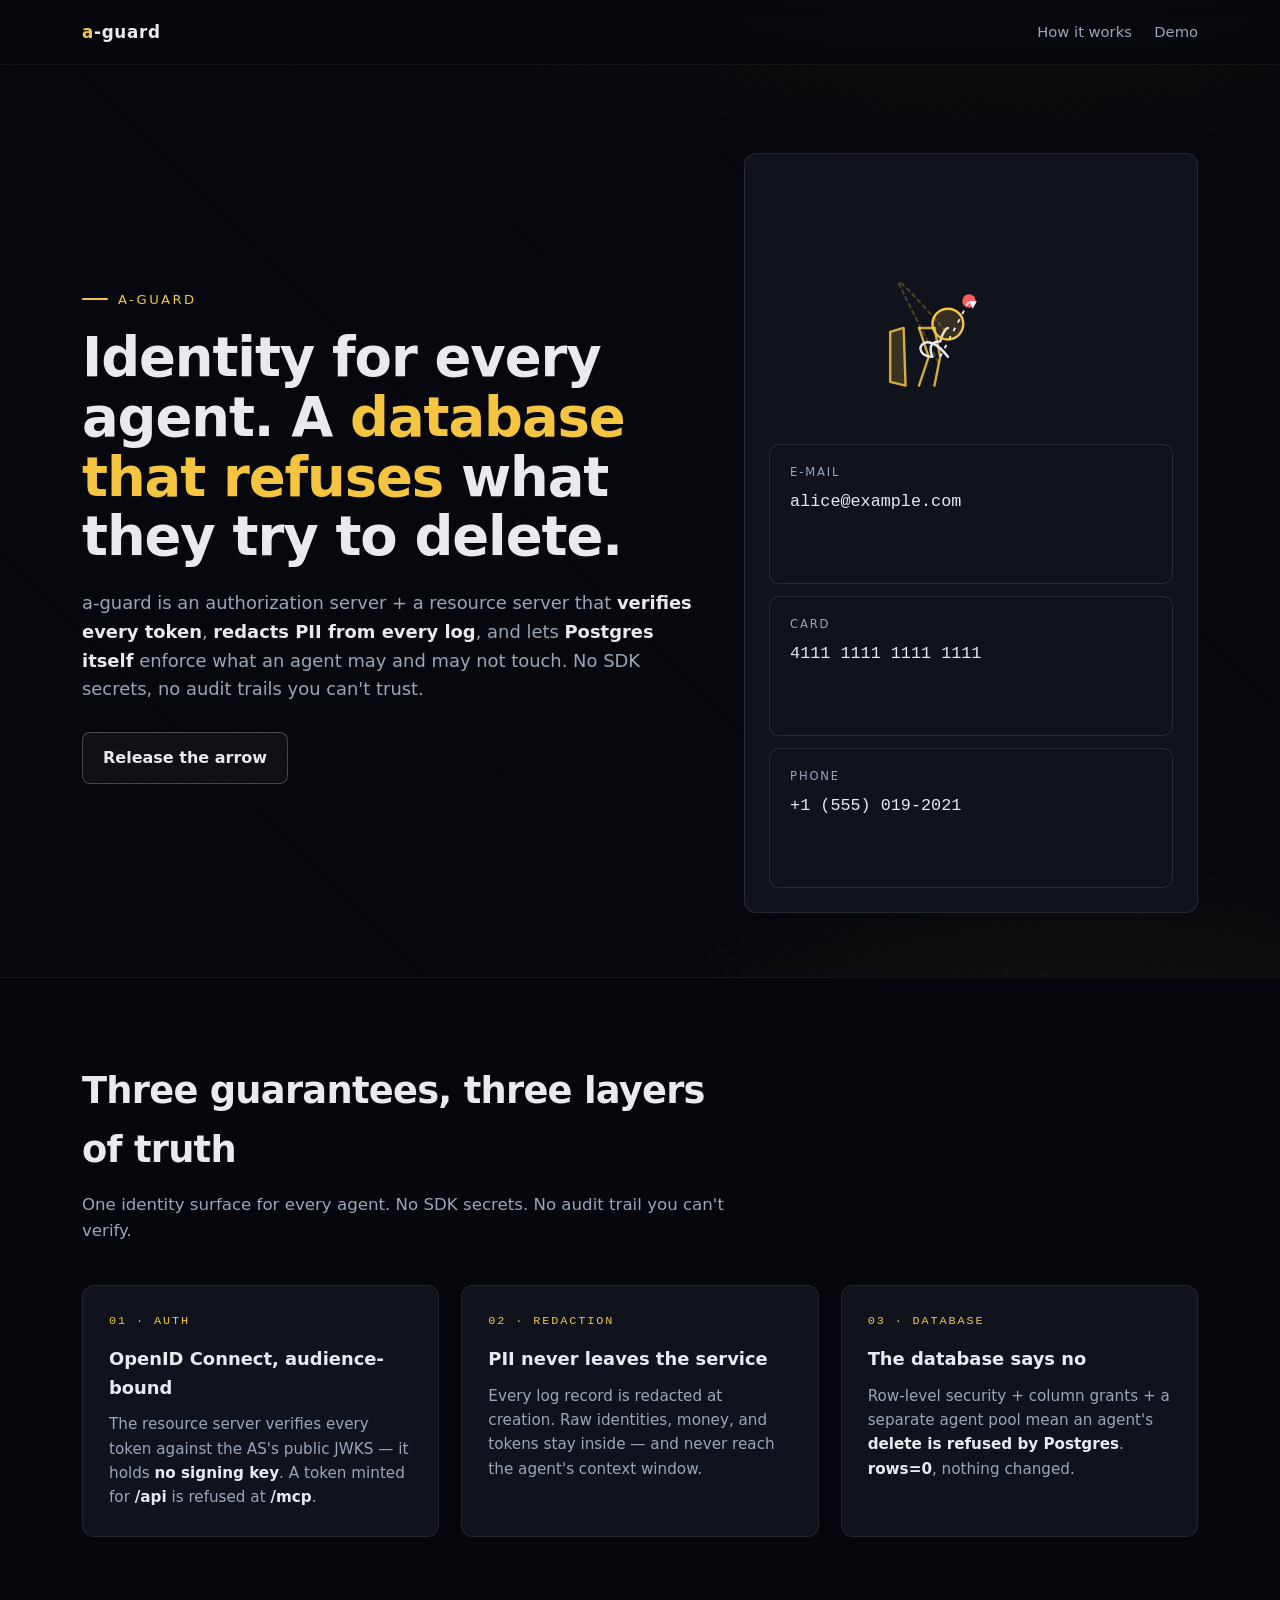
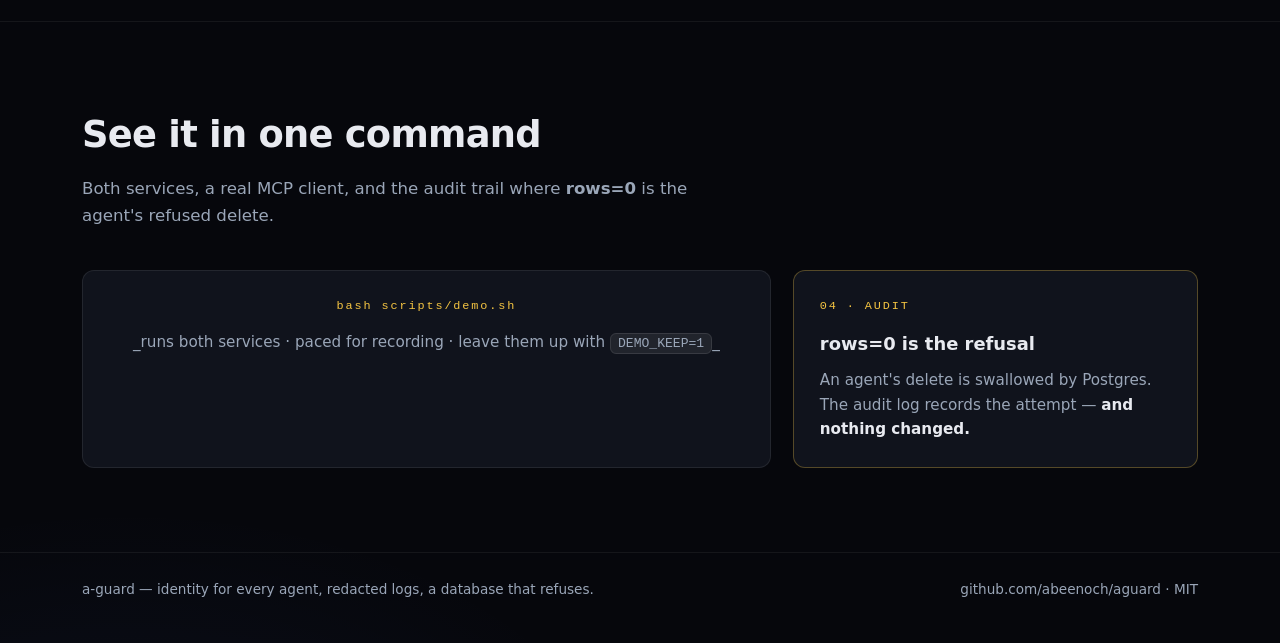
==== web/index.html @ aeb4c014 "Split the MCP resource server into its own service; demo + public site - authorization server (8080)" ====
<!doctype html>
<html lang="en">
<head>
  <meta charset="utf-8">
  <meta name="viewport" content="width=device-width, initial-scale=1">
  <title>a-guard — identity, redacted logs, a database that refuses the agent</title>
  <meta name="description" content="A-guard gives an MCP resource server a real authorization server, redacts PII out of every log, and lets Postgres refuse what an agent tries to destroy.">
  <style>
    :root {
      --bg: #06070c; --bg2: #0b0d14; --panel: #10131c;
      --ink: #e8eaf0; --muted: #9aa6b8;
      --gold: #f5c542; --red: #ff5c5c; --red-dist: rgba(255,92,92,.35);
      --sing: rgba(245,197,66,.85);
      --serif: "Inter","SF Pro Display",system-ui,-apple-system,sans-serif;
      --mono: ui-monospace,"SF Mono","Cascadia Code","Roboto Mono",monospace;
    }
    *{box-sizing:border-box}
    html,body{margin:0;padding:0}
    body{
      background:
        radial-gradient(1200px 700px at 78% -10%, rgba(245,197,66,.06), transparent 60%),
        radial-gradient(900px 600px at 10% 110%, rgba(90,130,255,.07), transparent 60%),
        var(--bg);
      color:var(--ink); font-family:var(--serif); line-height:1.6; min-height:100vh; -webkit-font-smoothing:antialiased;
    }
    .wrap{max-width:1180px;margin:0 auto;padding:0 32px}
    .site-header{position:sticky;top:0;z-index:20;backdrop-filter:blur(10px);background:rgba(6,7,12,.72);border-bottom:1px solid rgba(255,255,255,.06)}
    .site-header .wrap{display:flex;align-items:center;justify-content:space-between;height:64px}
    .brand{font-weight:700;letter-spacing:.04em;color:var(--gold);text-decoration:none;font-size:1.05rem}
    .brand span{color:var(--ink)}
    nav a{color:var(--muted);text-decoration:none;margin-left:1.4rem;font-size:.92rem;transition:color .2s}
    nav a:hover{color:var(--ink)}

    .hero{position:relative;padding:88px 0 64px;overflow:hidden}
    .hero::before{content:"";position:absolute;inset:0;pointer-events:none;background:
        radial-gradient(900px 500px at 85% 120%, rgba(245,197,66,.10), transparent 60%),
        repeating-linear-gradient(45deg, rgba(255,255,255,.012) 0, rgba(255,255,255,.012) 1px, transparent 1px, transparent 3px)}
    .hero .wrap{display:grid;grid-template-columns:1.15fr .85fr;gap:48px;align-items:center;position:relative;z-index:2}
    .eyebrow{display:inline-flex;align-items:center;gap:10px;font-size:.82rem;letter-spacing:.18em;text-transform:uppercase;color:var(--gold);margin-bottom:18px}
    .eyebrow::before{content:"";width:26px;height:2px;background:var(--gold);border-radius:2px}
    h1{font-size:clamp(2rem,4.4vw,3.4rem);line-height:1.1;letter-spacing:-.02em;margin:0 0 22px;max-width:16ch}
    h1 .accent{color:var(--gold)}
    .lede{font-size:1.12rem;color:var(--muted);max-width:54ch;line-height:1.6;margin-bottom:28px}
    .lede b{color:var(--ink)}
    .ghost-btn{appearance:none;border:1px solid rgba(255,255,255,.22);background:rgba(255,255,255,.04);color:var(--ink);padding:12px 20px;border-radius:8px;cursor:pointer;font:inherit;font-weight:600;transition:background .2s,border-color .2s,transform .1s}
    .ghost-btn:hover{background:rgba(255,255,255,.09);border-color:rgba(255,255,255,.35)}
    .ghost-btn:active{transform:translateY(1px)}

    .pii-card{background:var(--panel);border:1px solid rgba(255,255,255,.10);border-radius:10px;padding:18px 20px;position:relative;overflow:hidden;min-height:140px}
    .pii-card .label{font-size:.72rem;letter-spacing:.16em;text-transform:uppercase;color:var(--muted);margin-bottom:8px}
    .pii-card .value{font-family:var(--mono);font-size:1.05rem;color:var(--ink);word-break:break-all}
    .pii-card .redacted{color:var(--muted);position:absolute;inset:0;display:flex;align-items:center;justify-content:center;font-size:1.6rem;font-weight:700;text-align:center;padding:0 14px;opacity:0;transform:scale(.96);pointer-events:none;transition:opacity .5s,transform .5s}
    .pii-card .redacted.show{opacity:1;transform:scale(1)}
    .audit-row{font-family:var(--mono);font-size:.74rem;color:var(--muted);padding:8px 0;border-bottom:1px solid rgba(255,255,255,.05)}
    .audit-row b{color:var(--red)}
    .audit-strip{margin-top:14px;display:none}
    .audit-strip.show{display:block}

    /* --- shared section chrome --- */
    section:not(.hero){padding:84px 0;border-top:1px solid rgba(255,255,255,.06)}
    .section-head{max-width:660px;margin-bottom:40px}
    .section-head h2{font-size:clamp(1.6rem,3vw,2.3rem);letter-spacing:-.02em;margin:0 0 12px}
    .section-head p{color:var(--muted);font-size:1.04rem;margin:0}
    .grid{display:grid;grid-template-columns:repeat(3,1fr);gap:22px}
    #demo .grid{grid-template-columns:1.7fr 1fr}
    .feat{background:var(--panel);border:1px solid rgba(255,255,255,.08);border-radius:12px;padding:26px}
    .feat .num{font-family:var(--mono);font-size:.74rem;letter-spacing:.16em;color:var(--gold);margin-bottom:14px}
    .feat h3{font-size:1.12rem;margin:0 0 10px}
    .feat p{color:var(--muted);font-size:.95rem;margin:0}
    .feat b{color:var(--ink)}
    code{font-family:var(--mono);background:rgba(255,255,255,.07);border:1px solid rgba(255,255,255,.1);padding:2px 7px;border-radius:6px;font-size:.86em}

    /* --- cupid illustration (SVG groups are placed with CSS transforms) --- */
    .cupid-wrap{align-self:center}
    .cupid{background:var(--panel);border:1px solid rgba(255,255,255,.09);border-radius:12px;padding:22px 24px 24px}
    .cupid svg{display:block;width:100%;height:auto;overflow:visible}
    .cupid .bow,.cupid .body{transform:translate(186px,188px)}
    .cupid .wing{transform:translate(96px,44px);fill:none;stroke:rgba(245,197,66,.55);stroke-width:2;stroke-linecap:round}
    .cupid .bow path{fill:none;stroke:rgba(245,197,66,.85);stroke-width:2.5;stroke-linejoin:round;stroke-linecap:round}
    .cupid .bow path:first-child{fill:rgba(245,197,66,.18)}
    .cupid .arrow{stroke:var(--ink);stroke-width:2}
    .cupid .body path{fill:none;stroke:var(--ink);stroke-width:2.5;stroke-linecap:round;stroke-linejoin:round}
    .cupid .head{fill:rgba(245,197,66,.16);stroke:var(--gold);stroke-width:2.5}
    .aim-dot{fill:var(--red);transform-box:fill-box;transform-origin:center}
    .pii-cards{display:grid;gap:12px;margin-top:18px}
    .pii-card.hit{border-color:var(--red-dist)}
    @keyframes arrow-flight{from{transform:translate(0,0);opacity:1}to{transform:translate(150px,-72px);opacity:0}}
    .cupid.shooting .arrow,.cupid.shooting .bow polygon{animation:arrow-flight .5s cubic-bezier(.45,0,.9,.45) forwards}
    @keyframes aim-flash{0%{transform:scale(1)}45%{transform:scale(2.6)}100%{transform:scale(1)}}
    .cupid.shooting .aim-dot{animation:aim-flash .6s ease-out .25s}

    /* --- footer --- */
    .site-footer{border-top:1px solid rgba(255,255,255,.06);padding:26px 0 42px;color:var(--muted);font-size:.85rem}
    .site-footer .wrap{display:flex;justify-content:space-between;gap:16px;flex-wrap:wrap}
    .site-footer a{color:var(--muted);text-decoration:none}
    .site-footer a:hover{color:var(--ink)}

    @media (max-width:880px){
      .hero .wrap{grid-template-columns:1fr}
      .grid,#demo .grid{grid-template-columns:1fr}
      .wrap{padding:0 20px}
    }
  </style>
</head>
<body>
  <header class="site-header">
    <div class="wrap">
      <a class="brand" href="/">a<span>-guard</span></a>
      <nav><a href="#how">How it works</a><a href="#demo">Demo</a></nav>
    </div>
  </header>

  <main>
    <section class="hero">
      <div class="wrap">
        <div>
          <div class="eyebrow"><span>a-guard</span></div>
          <h1>Identity for every agent. A <span class="accent">database that refuses</span> what they try to delete.</h1>
          <p class="lede">
            a-guard is an authorization server + a resource server that <b>verifies every token</b>,
            <b>redacts PII from every log</b>, and lets <b>Postgres itself</b> enforce what an agent may
            and may not touch. No SDK secrets, no audit trails you can't trust.
          </p>
          <button class="ghost-btn" id="shoot">Release the arrow</button>
        </div>
        <div class="cupid-wrap">
          <div class="cupid">
            <svg viewBox="0 0 420 260" role="img" aria-label="a guard cupid drawing a bow at PII data">
              <circle class="aim-dot" cx="208" cy="130" r="7" pointer-events="none"/>
              <g class="bow">
                <path d="M-60,-26 L-46,-30 L-44,30 L-60,26 Z"/>
                <path d="M-30,-30 L-20,0 L-30,30"/>
                <path d="M-30,-30 L-14,-30"/>
                <path d="M-14,-30 L-8,0 L-14,30"/>
                <line class="arrow" x1="-8" y1="0" x2="22" y2="-58" style="stroke-dasharray:4 6;"/>
                <polygon points="22,-58 30,-58 26,-50" fill="#fff"/>
              </g>
              <g class="body">
                <path d="M0,0 C-26,-34 -40,0 -16,0 C-16,0 -24,-16 -8,-16 C-8,-16 -4,-30 0,-30"/>
                <circle class="head" cx="0" cy="-34" r="16"/>
              </g>
              <path class="wing" d="M80,150 C80,150 50,90 40,70 C30,50 90,120 90,120" stroke-dasharray="4 4" opacity=".5"/>
            </svg>
            <div class="pii-cards">
              <div class="pii-card" data-target="alice@example.com">
                <div class="label">e-mail</div><div class="value">alice@example.com</div>
                <div class="redacted">REDACTED</div>
              </div>
              <div class="pii-card" data-target="4111 1111 1111 1111">
                <div class="label">card</div><div class="value">4111 1111 1111 1111</div>
                <div class="redacted">REDACTED</div>
              </div>
              <div class="pii-card" data-target="+1 (555) 019-2021">
                <div class="label">phone</div><div class="value">+1 (555) 019-2021</div>
                <div class="redacted">REDACTED</div>
              </div>
            </div>
            <div class="audit-strip" aria-live="polite">
              <div class="audit-row">audit: pii email → <b>redacted</b> (log sink)</div>
              <div class="audit-row">audit: card number → <b>redacted</b> (log sink)</div>
              <div class="audit-row">audit: phone → <b>redacted</b> (log sink)</div>
            </div>
          </div>
        </div>
      </div>
    </section>

    <section id="how">
      <div class="wrap">
        <div class="section-head">
          <h2>Three guarantees, three layers of truth</h2>
          <p>One identity surface for every agent. No SDK secrets. No audit trail you can't verify.</p>
        </div>
        <div class="grid">
          <div class="feat">
            <div class="num">01 · AUTH</div>
            <h3>OpenID Connect, audience-bound</h3>
            <p>The resource server verifies every token against the AS's public JWKS — it holds <b>no signing key</b>. A token minted for <b>/api</b> is refused at <b>/mcp</b>.</p>
          </div>
          <div class="feat">
            <div class="num">02 · REDACTION</div>
            <h3>PII never leaves the service</h3>
            <p>Every log record is redacted at creation. Raw identities, money, and tokens stay inside — and never reach the agent's context window.</p>
          </div>
          <div class="feat">
            <div class="num">03 · DATABASE</div>
            <h3>The database says no</h3>
            <p>Row-level security + column grants + a separate agent pool mean an agent's <b>delete is refused by Postgres</b>. <b>rows=0</b>, nothing changed.</p>
          </div>
        </div>
      </div>
    </section>

    <section id="demo">
      <div class="wrap">
        <div class="section-head">
          <h2>See it in one command</h2>
          <p>Both services, a real MCP client, and the audit trail where <b>rows=0</b> is the agent's refused delete.</p>
        </div>
        <div class="grid">
          <div class="feat" style="text-align:center;">
            <div class="num" style="font-family:var(--mono);text-align:center;">bash scripts/demo.sh</div>
            <p style="text-align:center;">_runs both services · paced for recording · leave them up with <code>DEMO_KEEP=1</code>_</p>
          </div>
          <div class="feat" style="border-color:rgba(245,197,66,.3);">
            <div class="num">04 · AUDIT</div>
            <h3>rows=0 is the refusal</h3>
            <p>An agent's delete is swallowed by Postgres. The audit log records the attempt — <b>and nothing changed.</b></p>
          </div>
        </div>
      </div>
    </section>
  </main>

  <footer class="site-footer">
    <div class="wrap">
      <span>a-guard — identity for every agent, redacted logs, a database that refuses.</span>
      <span><a href="https://github.com/abeenoch/aguard">github.com/abeenoch/aguard</a> · MIT</span>
    </div>
  </footer>

  <script>
    (function () {
      var cupid = document.querySelector('.cupid');
      var btn = document.getElementById('shoot');
      var cards = Array.prototype.slice.call(document.querySelectorAll('.pii-card'));
      var strip = document.querySelector('.audit-strip');
      if (!cupid || !btn) return;

      var busy = false;
      function shoot() {
        if (busy) return;
        busy = true;
        cupid.classList.remove('shooting');
        void cupid.offsetWidth; // restart the CSS animations
        cupid.classList.add('shooting');

        cards.forEach(function (card, i) {
          setTimeout(function () {
            card.classList.add('hit');
            card.querySelector('.redacted').classList.add('show');
          }, 380 + i * 260);
        });

        setTimeout(function () {
          if (strip) strip.classList.add('show');
        }, 380 + cards.length * 260);

        setTimeout(function () {
          cupid.classList.remove('shooting');
          busy = false;
        }, 1800 + cards.length * 260);
      }

      btn.addEventListener('click', shoot);
    })();
  </script>
</body>
</html>
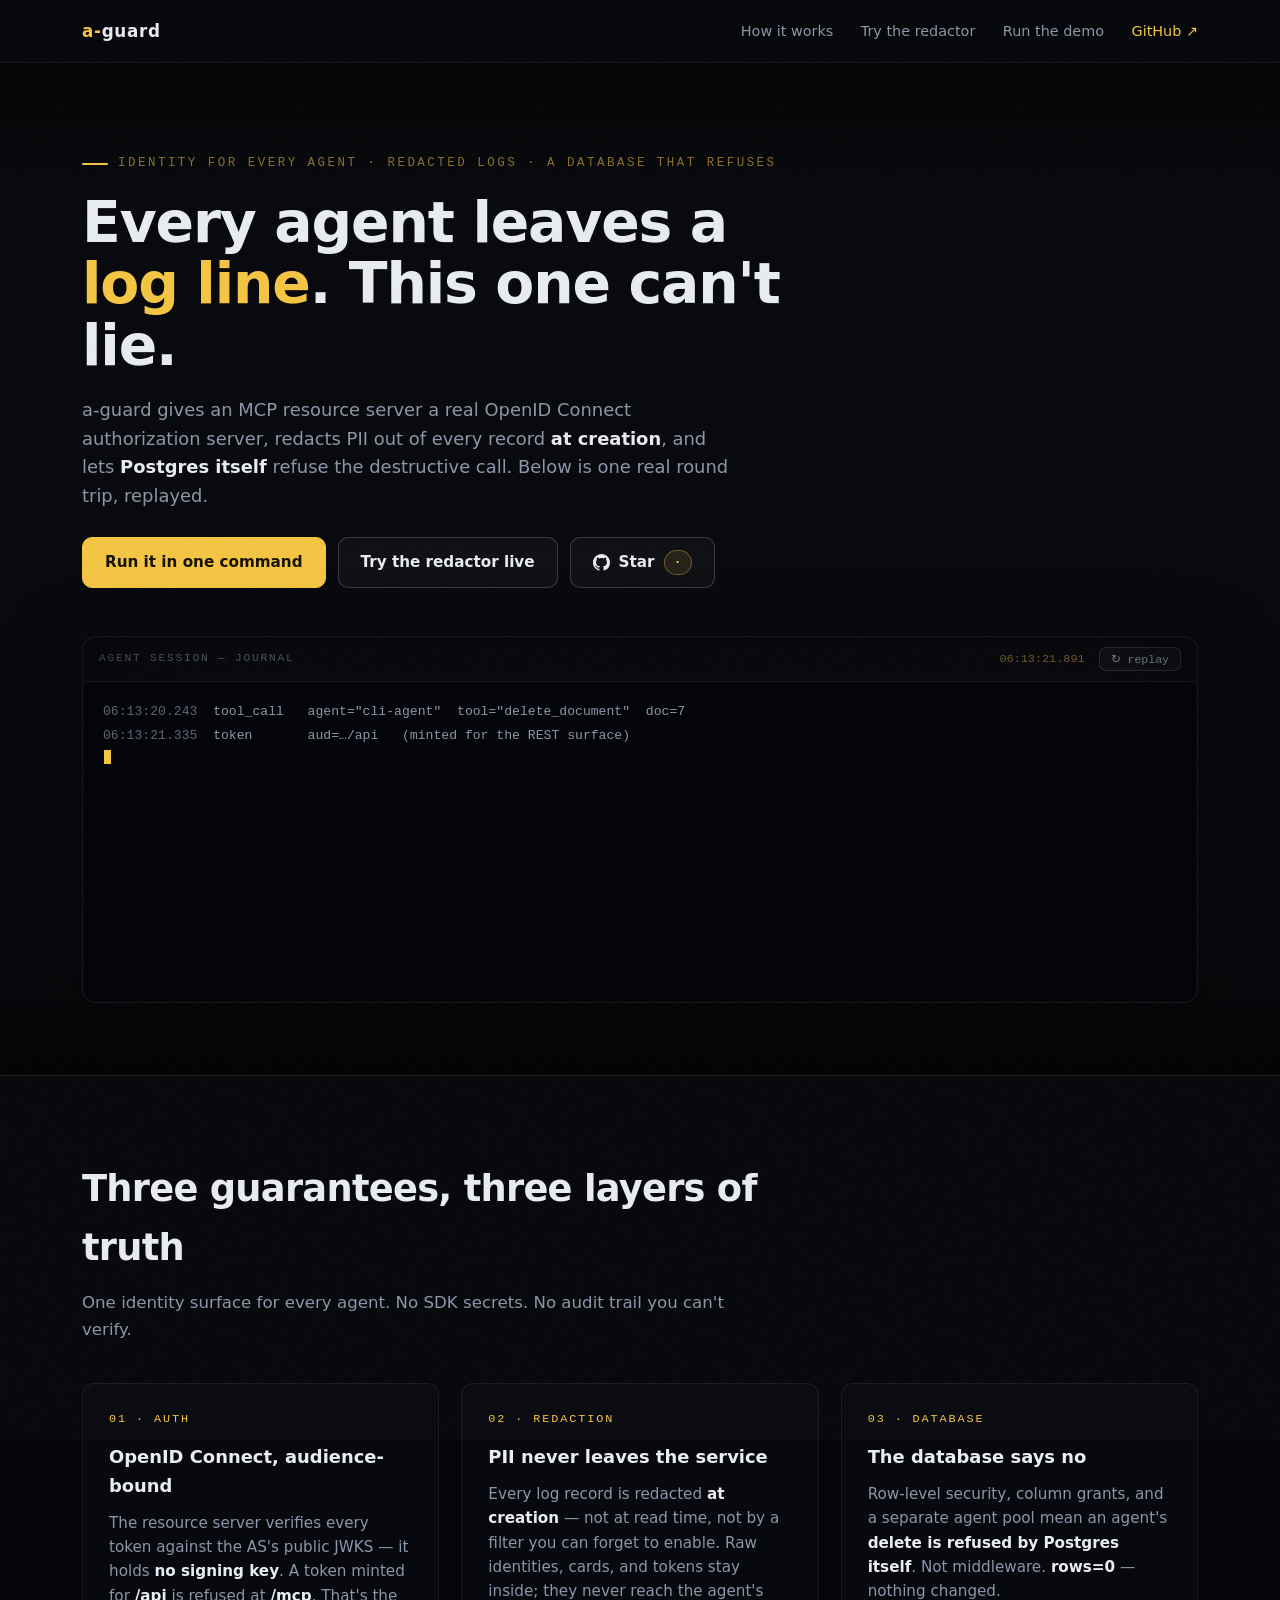
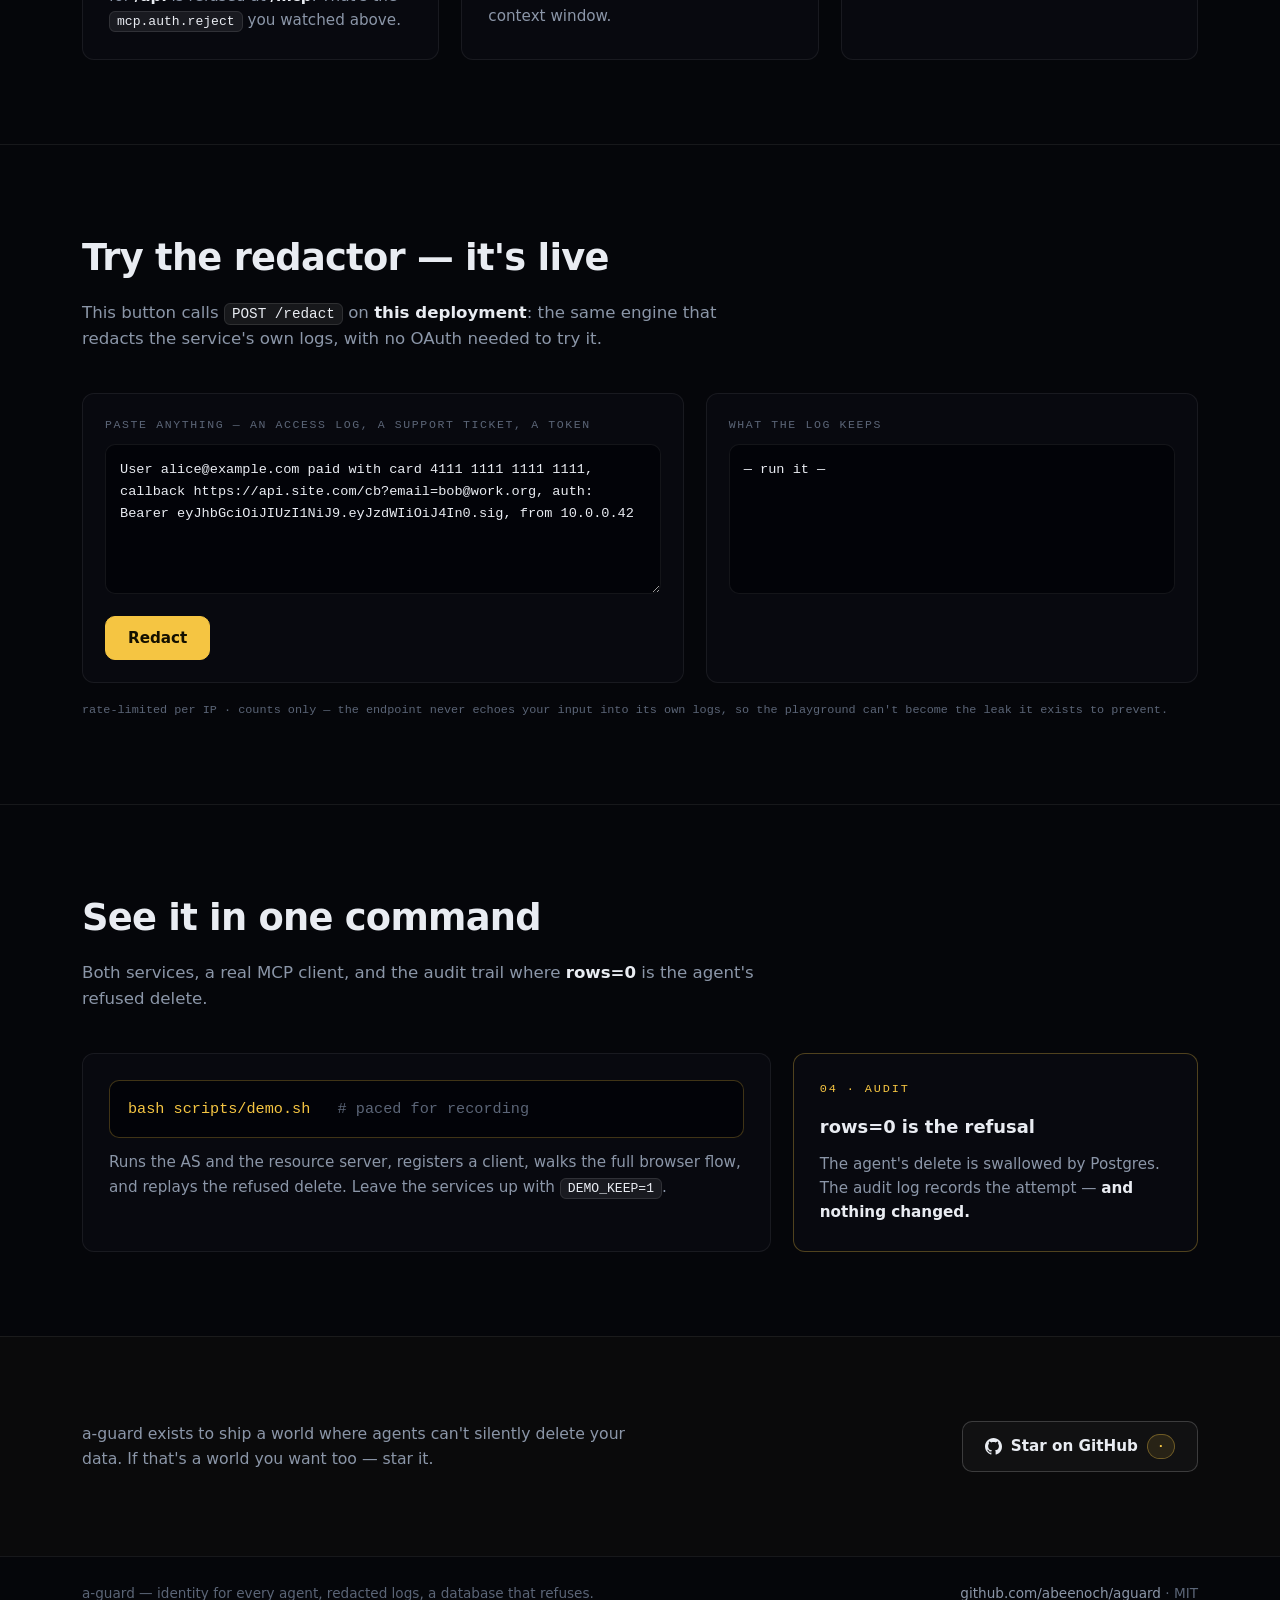
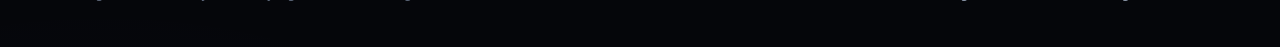
==== commit a3735f9e: "web: rebuild the homepage — the log line, played live The cupid hero had two JS bugs (the card mask " ====
--- a/web/index.html
+++ b/web/index.html
@@ -5,166 +5,187 @@
   <meta name="viewport" content="width=device-width, initial-scale=1">
   <title>a-guard — identity, redacted logs, a database that refuses the agent</title>
   <meta name="description" content="A-guard gives an MCP resource server a real authorization server, redacts PII out of every log, and lets Postgres refuse what an agent tries to destroy.">
+  <meta property="og:title" content="a-guard — identity, redacted logs, a database that refuses">
+  <meta property="og:description" content="One real round trip, replayed: wrong audience → 401 → re-mint → redacted log → the DELETE Postgres refuses. rows=0 is the refusal.">
+  <link rel="icon" href="data:image/svg+xml,%3Csvg xmlns='http://www.w3.org/2000/svg' viewBox='0 0 32 32'%3E%3Crect width='32' height='32' rx='7' fill='%2305060a'/%3E%3Cpath d='M16 7l8 3v6c0 5-3.4 8.2-8 9.4C11.4 24.2 8 21 8 16v-6z' fill='none' stroke='%23f5c542' stroke-width='2.4'/%3E%3Cpath d='M16 14v5' stroke='%23f5c542' stroke-width='2.4' stroke-linecap='round'/%3E%3C/svg%3E">
   <style>
     :root {
-      --bg: #06070c; --bg2: #0b0d14; --panel: #10131c;
-      --ink: #e8eaf0; --muted: #9aa6b8;
-      --gold: #f5c542; --red: #ff5c5c; --red-dist: rgba(255,92,92,.35);
-      --sing: rgba(245,197,66,.85);
-      --serif: "Inter","SF Pro Display",system-ui,-apple-system,sans-serif;
-      --mono: ui-monospace,"SF Mono","Cascadia Code","Roboto Mono",monospace;
+      --bg: #05060a; --bg2: #08090f; --screen: #020308;
+      --ink: #e9ecf2; --muted: #8b96a8; --faint: #5b6577;
+      --gold: #f5c542; --gold-dim: rgba(245,197,66,.55); --gold-glow: rgba(245,197,66,.14);
+      --red: #ff5c5c; --red-dist: rgba(255,92,92,.35);
+      --line: rgba(255,255,255,.07);
+      --mono: ui-monospace,"SF Mono","Cascadia Code","Roboto Mono",Menlo,monospace;
+      --sans: system-ui,-apple-system,"Segoe UI",Roboto,Inter,sans-serif;
     }
     *{box-sizing:border-box}
     html,body{margin:0;padding:0}
+    html{scroll-behavior:smooth}
     body{
       background:
-        radial-gradient(1200px 700px at 78% -10%, rgba(245,197,66,.06), transparent 60%),
-        radial-gradient(900px 600px at 10% 110%, rgba(90,130,255,.07), transparent 60%),
+        radial-gradient(1100px 600px at 80% -12%, rgba(245,197,66,.05), transparent 60%),
+        radial-gradient(800px 500px at 8% 108%, rgba(70,110,255,.05), transparent 60%),
         var(--bg);
-      color:var(--ink); font-family:var(--serif); line-height:1.6; min-height:100vh; -webkit-font-smoothing:antialiased;
+      color:var(--ink); font-family:var(--sans); line-height:1.6;
+      min-height:100vh; -webkit-font-smoothing:antialiased; overflow-x:hidden;
+    }
+    body::after{
+      content:""; position:fixed; inset:-60%; pointer-events:none; z-index:90; opacity:.045;
+      background-image:url("data:image/svg+xml,%3Csvg xmlns='http://www.w3.org/2000/svg' width='240' height='240'%3E%3Cfilter id='n'%3E%3CfeTurbulence type='fractalNoise' baseFrequency='0.85' numOctaves='2'/%3E%3C/filter%3E%3Crect width='100%25' height='100%25' filter='url(%23n)'/%3E%3C/svg%3E");
+      animation:grain 7s steps(8) infinite;
+    }
+    @keyframes grain{
+      0%{transform:translate(0,0)} 25%{transform:translate(-2%,1%)}
+      50%{transform:translate(1%,-2%)} 75%{transform:translate(-1%,2%)} 100%{transform:translate(0,0)}
     }
     .wrap{max-width:1180px;margin:0 auto;padding:0 32px}
-    .site-header{position:sticky;top:0;z-index:20;backdrop-filter:blur(10px);background:rgba(6,7,12,.72);border-bottom:1px solid rgba(255,255,255,.06)}
-    .site-header .wrap{display:flex;align-items:center;justify-content:space-between;height:64px}
+    .sr-only{position:absolute;width:1px;height:1px;margin:-1px;padding:0;overflow:hidden;clip:rect(0 0 0 0);white-space:nowrap;border:0}
+    .skip{position:absolute;left:-9999px;top:0;background:var(--gold);color:#141000;padding:8px 14px;border-radius:0 0 8px 0;z-index:100;font-weight:700}
+    .skip:focus{left:0}
+    .site-header{position:sticky;top:0;z-index:50;backdrop-filter:blur(10px);background:rgba(5,6,10,.78);border-bottom:1px solid var(--line)}
+    .site-header .wrap{display:flex;align-items:center;justify-content:space-between;height:62px}
     .brand{font-weight:700;letter-spacing:.04em;color:var(--gold);text-decoration:none;font-size:1.05rem}
     .brand span{color:var(--ink)}
-    nav a{color:var(--muted);text-decoration:none;margin-left:1.4rem;font-size:.92rem;transition:color .2s}
+    nav a{color:var(--muted);text-decoration:none;margin-left:1.4rem;font-size:.9rem;transition:color .2s}
     nav a:hover{color:var(--ink)}
-
-    .hero{position:relative;padding:88px 0 64px;overflow:hidden}
-    .hero::before{content:"";position:absolute;inset:0;pointer-events:none;background:
-        radial-gradient(900px 500px at 85% 120%, rgba(245,197,66,.10), transparent 60%),
-        repeating-linear-gradient(45deg, rgba(255,255,255,.012) 0, rgba(255,255,255,.012) 1px, transparent 1px, transparent 3px)}
-    .hero .wrap{display:grid;grid-template-columns:1.15fr .85fr;gap:48px;align-items:center;position:relative;z-index:2}
-    .eyebrow{display:inline-flex;align-items:center;gap:10px;font-size:.82rem;letter-spacing:.18em;text-transform:uppercase;color:var(--gold);margin-bottom:18px}
+    nav a.cta{color:var(--gold)}
+    @media (max-width:700px){ nav a:not(.cta){display:none} }
+    .btn{display:inline-flex;align-items:center;gap:9px;padding:12px 22px;border-radius:10px;font-weight:600;font-size:.95rem;text-decoration:none;border:1px solid transparent;cursor:pointer;font-family:var(--sans);transition:background .2s,border-color .2s,transform .1s}
+    .btn:active{transform:translateY(1px)}
+    .btn.solid{background:var(--gold);color:#141000;border-color:var(--gold)}
+    .btn.solid:hover{background:#ffd75e;border-color:#ffd75e}
+    .btn.ghost{border-color:rgba(255,255,255,.18);color:var(--ink);background:rgba(255,255,255,.03)}
+    .btn.ghost:hover{border-color:rgba(255,255,255,.4);background:rgba(255,255,255,.06)}
+    .btn .count{font-family:var(--mono);font-size:.85rem;color:var(--gold);background:rgba(245,197,66,.1);border:1px solid rgba(245,197,66,.35);border-radius:999px;padding:1px 9px}
+    .btn svg{width:17px;height:17px;fill:currentColor;flex:none}
+    /* ---- hero: THE LOG LINE ---- */
+    .hero{position:relative;padding:84px 0 72px;overflow:hidden}
+    .hero::before{content:"";position:absolute;inset:0;pointer-events:none;
+      background:linear-gradient(180deg, rgba(0,0,0,.8), transparent 12%, transparent 88%, rgba(0,0,0,.8)),
+      repeating-linear-gradient(0deg, rgba(255,255,255,.008) 0, rgba(255,255,255,.008) 1px, transparent 1px, transparent 3px)}
+    .hero .wrap{position:relative;z-index:2}
+    .eyebrow{display:inline-flex;align-items:center;gap:10px;font-size:.78rem;letter-spacing:.2em;text-transform:uppercase;color:var(--gold-dim);margin:0 0 18px;font-family:var(--mono)}
     .eyebrow::before{content:"";width:26px;height:2px;background:var(--gold);border-radius:2px}
-    h1{font-size:clamp(2rem,4.4vw,3.4rem);line-height:1.1;letter-spacing:-.02em;margin:0 0 22px;max-width:16ch}
+    h1{font-size:clamp(2.1rem,4.6vw,3.55rem);line-height:1.08;letter-spacing:-.02em;margin:0 0 20px;max-width:19ch}
     h1 .accent{color:var(--gold)}
-    .lede{font-size:1.12rem;color:var(--muted);max-width:54ch;line-height:1.6;margin-bottom:28px}
+    .lede{font-size:1.12rem;color:var(--muted);max-width:58ch;margin:0 0 26px}
     .lede b{color:var(--ink)}
-    .ghost-btn{appearance:none;border:1px solid rgba(255,255,255,.22);background:rgba(255,255,255,.04);color:var(--ink);padding:12px 20px;border-radius:8px;cursor:pointer;font:inherit;font-weight:600;transition:background .2s,border-color .2s,transform .1s}
-    .ghost-btn:hover{background:rgba(255,255,255,.09);border-color:rgba(255,255,255,.35)}
-    .ghost-btn:active{transform:translateY(1px)}
-
-    .pii-card{background:var(--panel);border:1px solid rgba(255,255,255,.10);border-radius:10px;padding:18px 20px;position:relative;overflow:hidden;min-height:140px}
-    .pii-card .label{font-size:.72rem;letter-spacing:.16em;text-transform:uppercase;color:var(--muted);margin-bottom:8px}
-    .pii-card .value{font-family:var(--mono);font-size:1.05rem;color:var(--ink);word-break:break-all}
-    .pii-card .redacted{color:var(--muted);position:absolute;inset:0;display:flex;align-items:center;justify-content:center;font-size:1.6rem;font-weight:700;text-align:center;padding:0 14px;opacity:0;transform:scale(.96);pointer-events:none;transition:opacity .5s,transform .5s}
-    .pii-card .redacted.show{opacity:1;transform:scale(1)}
-    .audit-row{font-family:var(--mono);font-size:.74rem;color:var(--muted);padding:8px 0;border-bottom:1px solid rgba(255,255,255,.05)}
-    .audit-row b{color:var(--red)}
-    .audit-strip{margin-top:14px;display:none}
-    .audit-strip.show{display:block}
-
-    /* --- shared section chrome --- */
-    section:not(.hero){padding:84px 0;border-top:1px solid rgba(255,255,255,.06)}
-    .section-head{max-width:660px;margin-bottom:40px}
+    .cta-row{display:flex;flex-wrap:wrap;gap:12px;align-items:center}
+    .journal-frame{margin:48px 0 0;border:1px solid var(--line);border-radius:14px;background:var(--screen);
+      box-shadow:0 30px 80px rgba(0,0,0,.6), inset 0 0 0 1px rgba(255,255,255,.02);overflow:hidden;position:relative}
+    .journal-frame::after{content:"";position:absolute;inset:0;pointer-events:none;
+      box-shadow:inset 0 0 120px rgba(0,0,0,.55);border-radius:inherit}
+    .frame-bar{display:flex;align-items:center;gap:14px;padding:10px 16px;border-bottom:1px solid var(--line);background:rgba(255,255,255,.02)}
+    .frame-title{font-family:var(--mono);font-size:.7rem;letter-spacing:.16em;text-transform:uppercase;color:var(--faint)}
+    .frame-clock{font-family:var(--mono);font-size:.74rem;color:var(--gold-dim);margin-left:auto;font-variant-numeric:tabular-nums}
+    .replay{appearance:none;border:1px solid rgba(255,255,255,.14);background:rgba(255,255,255,.03);color:var(--muted);font-family:var(--mono);font-size:.72rem;padding:4px 11px;border-radius:7px;cursor:pointer;transition:color .2s,border-color .2s}
+    .replay:hover{color:var(--gold);border-color:rgba(245,197,66,.4)}
+    .journal{min-height:320px;max-height:360px;overflow:hidden;padding:18px 20px;font-family:var(--mono);font-size:.82rem;line-height:1.8;position:relative;z-index:1}
+    .journal .ln{white-space:pre-wrap;word-break:break-word;color:var(--muted);margin:0}
+    .journal .ln .ts{color:var(--faint);font-variant-numeric:tabular-nums}
+    .journal .ln.refuse{color:var(--red)}
+    .journal .ln.good{color:var(--ink)}
+    .journal .ln.gold{color:var(--gold);text-shadow:0 0 16px var(--gold-glow)}
+    .journal .ln.dim{color:var(--faint)}
+    .journal .ln.old{opacity:.34;transition:opacity .8s}
+    .journal .pii{color:var(--gold-dim)}
+    .journal .pii.sweeping{color:var(--gold);text-shadow:0 0 14px var(--gold-glow)}
+    .journal .pii.done{color:var(--faint)}
+    .journal .cursor{display:inline-block;width:.55em;height:1.05em;background:var(--gold);vertical-align:-.12em;animation:blink 1.05s steps(1) infinite;margin-left:1px}
+    @keyframes blink{50%{opacity:0}}
+    /* ---- shared section chrome ---- */
+    section:not(.hero){padding:84px 0;border-top:1px solid var(--line)}
+    .section-head{max-width:680px;margin-bottom:40px}
     .section-head h2{font-size:clamp(1.6rem,3vw,2.3rem);letter-spacing:-.02em;margin:0 0 12px}
     .section-head p{color:var(--muted);font-size:1.04rem;margin:0}
+    .section-head p b{color:var(--ink)}
     .grid{display:grid;grid-template-columns:repeat(3,1fr);gap:22px}
     #demo .grid{grid-template-columns:1.7fr 1fr}
-    .feat{background:var(--panel);border:1px solid rgba(255,255,255,.08);border-radius:12px;padding:26px}
+    .feat{background:var(--bg2);border:1px solid var(--line);border-radius:12px;padding:26px}
     .feat .num{font-family:var(--mono);font-size:.74rem;letter-spacing:.16em;color:var(--gold);margin-bottom:14px}
     .feat h3{font-size:1.12rem;margin:0 0 10px}
     .feat p{color:var(--muted);font-size:.95rem;margin:0}
-    .feat b{color:var(--ink)}
-    code{font-family:var(--mono);background:rgba(255,255,255,.07);border:1px solid rgba(255,255,255,.1);padding:2px 7px;border-radius:6px;font-size:.86em}
-
-    /* --- cupid illustration (SVG groups are placed with CSS transforms) --- */
-    .cupid-wrap{align-self:center}
-    .cupid{background:var(--panel);border:1px solid rgba(255,255,255,.09);border-radius:12px;padding:22px 24px 24px}
-    .cupid svg{display:block;width:100%;height:auto;overflow:visible}
-    .cupid .bow,.cupid .body{transform:translate(186px,188px)}
-    .cupid .wing{transform:translate(96px,44px);fill:none;stroke:rgba(245,197,66,.55);stroke-width:2;stroke-linecap:round}
-    .cupid .bow path{fill:none;stroke:rgba(245,197,66,.85);stroke-width:2.5;stroke-linejoin:round;stroke-linecap:round}
-    .cupid .bow path:first-child{fill:rgba(245,197,66,.18)}
-    .cupid .arrow{stroke:var(--ink);stroke-width:2}
-    .cupid .body path{fill:none;stroke:var(--ink);stroke-width:2.5;stroke-linecap:round;stroke-linejoin:round}
-    .cupid .head{fill:rgba(245,197,66,.16);stroke:var(--gold);stroke-width:2.5}
-    .aim-dot{fill:var(--red);transform-box:fill-box;transform-origin:center}
-    .pii-cards{display:grid;gap:12px;margin-top:18px}
-    .pii-card.hit{border-color:var(--red-dist)}
-    @keyframes arrow-flight{from{transform:translate(0,0);opacity:1}to{transform:translate(150px,-72px);opacity:0}}
-    .cupid.shooting .arrow,.cupid.shooting .bow polygon{animation:arrow-flight .5s cubic-bezier(.45,0,.9,.45) forwards}
-    @keyframes aim-flash{0%{transform:scale(1)}45%{transform:scale(2.6)}100%{transform:scale(1)}}
-    .cupid.shooting .aim-dot{animation:aim-flash .6s ease-out .25s}
-
-    /* --- footer --- */
-    .site-footer{border-top:1px solid rgba(255,255,255,.06);padding:26px 0 42px;color:var(--muted);font-size:.85rem}
+    .feat p b{color:var(--ink)}
+    code{font-family:var(--mono);background:rgba(255,255,255,.07);border:1px solid rgba(255,255,255,.1);padding:2px 7px;border-radius:6px;font-size:.86em;color:var(--ink)}
+    .cmd{display:block;font-family:var(--mono);font-size:.95rem;color:var(--gold);background:var(--screen);border:1px solid rgba(245,197,66,.25);border-radius:10px;padding:16px 18px;margin:0 0 12px;overflow-x:auto;white-space:pre}
+    .cmd .cmt{color:var(--faint)}
+
+    /* ---- playground ---- */
+    .playgrid{display:grid;grid-template-columns:1.1fr .9fr;gap:22px}
+    .panel{background:var(--bg2);border:1px solid var(--line);border-radius:12px;padding:22px}
+    .panel .plabel{font-family:var(--mono);font-size:.72rem;letter-spacing:.14em;text-transform:uppercase;color:var(--faint);margin:0 0 10px}
+    .panel textarea{width:100%;min-height:150px;background:var(--screen);border:1px solid var(--line);border-radius:10px;color:var(--ink);font-family:var(--mono);font-size:.85rem;line-height:1.6;padding:14px;resize:vertical}
+    .panel textarea:focus{outline:none;border-color:rgba(245,197,66,.45)}
+    .play-actions{display:flex;align-items:center;gap:14px;margin-top:14px}
+    #play-status{font-family:var(--mono);font-size:.78rem;color:var(--muted)}
+    #play-status.err{color:var(--red)}
+    #play-out{font-family:var(--mono);font-size:.85rem;line-height:1.6;color:var(--ink);white-space:pre-wrap;word-break:break-word;background:var(--screen);border:1px solid var(--line);border-radius:10px;padding:14px;min-height:150px;margin:0}
+    .findings{margin-top:12px}
+    .chip{display:inline-block;font-family:var(--mono);font-size:.72rem;border:1px solid rgba(245,197,66,.4);color:var(--gold);border-radius:999px;padding:3px 11px;margin:4px 6px 0 0}
+    .chip.none{border-color:var(--line);color:var(--faint)}
+    .fineprint{font-family:var(--mono);font-size:.74rem;color:var(--faint);margin:18px 0 0}
+
+    /* ---- star band + footer ---- */
+    .stars-band{border-top:1px solid var(--line);padding:54px 0;background:rgba(245,197,66,.02)}
+    .stars-band .wrap{display:flex;flex-wrap:wrap;gap:22px;align-items:center;justify-content:space-between}
+    .stars-band p{color:var(--muted);max-width:560px;margin:0;font-size:.98rem}
+    .site-footer{border-top:1px solid var(--line);padding:26px 0 42px;color:var(--faint);font-size:.85rem}
     .site-footer .wrap{display:flex;justify-content:space-between;gap:16px;flex-wrap:wrap}
     .site-footer a{color:var(--muted);text-decoration:none}
     .site-footer a:hover{color:var(--ink)}
 
     @media (max-width:880px){
-      .hero .wrap{grid-template-columns:1fr}
-      .grid,#demo .grid{grid-template-columns:1fr}
       .wrap{padding:0 20px}
+      .grid,#demo .grid,.playgrid{grid-template-columns:1fr}
+      .journal{min-height:280px;font-size:.74rem;padding:14px}
+    }
+    @media (prefers-reduced-motion: reduce){
+      body::after{animation:none}
+      html{scroll-behavior:auto}
+      .journal .cursor{animation:none}
     }
   </style>
 </head>
 <body>
+  <a class="skip" href="#how">Skip to content</a>
   <header class="site-header">
     <div class="wrap">
-      <a class="brand" href="/">a<span>-guard</span></a>
-      <nav><a href="#how">How it works</a><a href="#demo">Demo</a></nav>
+      <a class="brand" href="#top">a-<span>guard</span></a>
+      <nav aria-label="Sections">
+        <a href="#how">How it works</a>
+        <a href="#redact">Try the redactor</a>
+        <a href="#demo">Run the demo</a>
+        <a class="cta" href="https://github.com/abeenoch/aguard" target="_blank" rel="noopener">GitHub ↗</a>
+      </nav>
     </div>
   </header>
 
   <main>
-    <section class="hero">
+    <section class="hero" id="top">
       <div class="wrap">
-        <div>
-          <div class="eyebrow"><span>a-guard</span></div>
-          <h1>Identity for every agent. A <span class="accent">database that refuses</span> what they try to delete.</h1>
-          <p class="lede">
-            a-guard is an authorization server + a resource server that <b>verifies every token</b>,
-            <b>redacts PII from every log</b>, and lets <b>Postgres itself</b> enforce what an agent may
-            and may not touch. No SDK secrets, no audit trails you can't trust.
-          </p>
-          <button class="ghost-btn" id="shoot">Release the arrow</button>
-        </div>
-        <div class="cupid-wrap">
-          <div class="cupid">
-            <svg viewBox="0 0 420 260" role="img" aria-label="a guard cupid drawing a bow at PII data">
-              <circle class="aim-dot" cx="208" cy="130" r="7" pointer-events="none"/>
-              <g class="bow">
-                <path d="M-60,-26 L-46,-30 L-44,30 L-60,26 Z"/>
-                <path d="M-30,-30 L-20,0 L-30,30"/>
-                <path d="M-30,-30 L-14,-30"/>
-                <path d="M-14,-30 L-8,0 L-14,30"/>
-                <line class="arrow" x1="-8" y1="0" x2="22" y2="-58" style="stroke-dasharray:4 6;"/>
-                <polygon points="22,-58 30,-58 26,-50" fill="#fff"/>
-              </g>
-              <g class="body">
-                <path d="M0,0 C-26,-34 -40,0 -16,0 C-16,0 -24,-16 -8,-16 C-8,-16 -4,-30 0,-30"/>
-                <circle class="head" cx="0" cy="-34" r="16"/>
-              </g>
-              <path class="wing" d="M80,150 C80,150 50,90 40,70 C30,50 90,120 90,120" stroke-dasharray="4 4" opacity=".5"/>
-            </svg>
-            <div class="pii-cards">
-              <div class="pii-card" data-target="alice@example.com">
-                <div class="label">e-mail</div><div class="value">alice@example.com</div>
-                <div class="redacted">REDACTED</div>
-              </div>
-              <div class="pii-card" data-target="4111 1111 1111 1111">
-                <div class="label">card</div><div class="value">4111 1111 1111 1111</div>
-                <div class="redacted">REDACTED</div>
-              </div>
-              <div class="pii-card" data-target="+1 (555) 019-2021">
-                <div class="label">phone</div><div class="value">+1 (555) 019-2021</div>
-                <div class="redacted">REDACTED</div>
-              </div>
-            </div>
-            <div class="audit-strip" aria-live="polite">
-              <div class="audit-row">audit: pii email → <b>redacted</b> (log sink)</div>
-              <div class="audit-row">audit: card number → <b>redacted</b> (log sink)</div>
-              <div class="audit-row">audit: phone → <b>redacted</b> (log sink)</div>
-            </div>
-          </div>
-        </div>
+        <p class="eyebrow">identity for every agent · redacted logs · a database that refuses</p>
+        <h1>Every agent leaves a <span class="accent">log line</span>. This one can't lie.</h1>
+        <p class="lede">a-guard gives an MCP resource server a real OpenID Connect authorization server, redacts PII out of every record <b>at creation</b>, and lets <b>Postgres itself</b> refuse the destructive call. Below is one real round trip, replayed.</p>
+        <div class="cta-row">
+          <a class="btn solid" href="#demo">Run it in one command</a>
+          <a class="btn ghost" href="#redact">Try the redactor live</a>
+          <a class="btn ghost" href="https://github.com/abeenoch/aguard" target="_blank" rel="noopener" aria-label="Star a-guard on GitHub">
+            <svg viewBox="0 0 16 16" aria-hidden="true"><path d="M8 0C3.58 0 0 3.58 0 8c0 3.54 2.29 6.53 5.47 7.59.4.07.55-.17.55-.38 0-.19-.01-.82-.01-1.49-2.01.37-2.53-.49-2.69-.94-.09-.23-.48-.94-.82-1.13-.28-.15-.68-.52-.01-.53.63-.01 1.08.58 1.23.82.72 1.21 1.87.87 2.33.66.07-.52.28-.87.51-1.07-1.78-.2-3.64-.89-3.64-3.95 0-.87.31-1.59.82-2.15-.08-.2-.36-1.02.08-2.12 0 0 .67-.21 2.2.82.64-.18 1.32-.27 2-.27s1.36.09 2 .27c1.53-1.04 2.2-.82 2.2-.82.44 1.1.16 1.92.08 2.12.51.56.82 1.27.82 2.15 0 3.07-1.87 3.75-3.65 3.95.29.25.54.73.54 1.48 0 1.07-.01 1.93-.01 2.2 0 .21.15.46.55.38A8.01 8.01 0 0 0 16 8c0-4.42-3.58-8-8-8z"/></svg>
+            Star <span class="count" id="star-count">—</span>
+          </a>
+        </div>
+
+        <figure class="journal-frame">
+          <figcaption class="frame-bar">
+            <span class="frame-title">agent session — journal</span>
+            <span class="frame-clock" id="frame-clock">--:--:--.---</span>
+            <button class="replay" id="replay" type="button">↻ replay</button>
+          </figcaption>
+          <div class="journal" id="journal" aria-hidden="true"></div>
+          <p class="sr-only">Replayed sequence: an agent presents a token minted for the REST API; the MCP endpoint rejects it with 401 and reason mcp.auth.reject; the agent re-mints for the MCP audience; a log line containing an email address and a card number is redacted character by character before it can be stored; the agent's DELETE is refused by Postgres row-level security and column grants — rows=0, nothing changed — and the attempt is recorded in the audit log.</p>
+        </figure>
       </div>
     </section>
-
     <section id="how">
       <div class="wrap">
         <div class="section-head">
@@ -175,19 +196,44 @@
           <div class="feat">
             <div class="num">01 · AUTH</div>
             <h3>OpenID Connect, audience-bound</h3>
-            <p>The resource server verifies every token against the AS's public JWKS — it holds <b>no signing key</b>. A token minted for <b>/api</b> is refused at <b>/mcp</b>.</p>
+            <p>The resource server verifies every token against the AS's public JWKS — it holds <b>no signing key</b>. A token minted for <b>/api</b> is refused at <b>/mcp</b>. That's the <code>mcp.auth.reject</code> you watched above.</p>
           </div>
           <div class="feat">
             <div class="num">02 · REDACTION</div>
             <h3>PII never leaves the service</h3>
-            <p>Every log record is redacted at creation. Raw identities, money, and tokens stay inside — and never reach the agent's context window.</p>
+            <p>Every log record is redacted <b>at creation</b> — not at read time, not by a filter you can forget to enable. Raw identities, cards, and tokens stay inside; they never reach the agent's context window.</p>
           </div>
           <div class="feat">
             <div class="num">03 · DATABASE</div>
             <h3>The database says no</h3>
-            <p>Row-level security + column grants + a separate agent pool mean an agent's <b>delete is refused by Postgres</b>. <b>rows=0</b>, nothing changed.</p>
-          </div>
-        </div>
+            <p>Row-level security, column grants, and a separate agent pool mean an agent's <b>delete is refused by Postgres itself</b>. Not middleware. <b>rows=0</b> — nothing changed.</p>
+          </div>
+        </div>
+      </div>
+    </section>
+
+    <section id="redact">
+      <div class="wrap">
+        <div class="section-head">
+          <h2>Try the redactor — it's live</h2>
+          <p>This button calls <code>POST /redact</code> on <b>this deployment</b>: the same engine that redacts the service's own logs, with no OAuth needed to try it.</p>
+        </div>
+        <div class="playgrid">
+          <div class="panel">
+            <p class="plabel">paste anything — an access log, a support ticket, a token</p>
+            <textarea id="play-in" spellcheck="false">User alice@example.com paid with card 4111 1111 1111 1111, callback https://api.site.com/cb?email=bob@work.org, auth: Bearer eyJhbGciOiJIUzI1NiJ9.eyJzdWIiOiJ4In0.sig, from 10.0.0.42</textarea>
+            <div class="play-actions">
+              <button id="play-run" class="btn solid" type="button">Redact</button>
+              <span id="play-status" role="status"></span>
+            </div>
+          </div>
+          <div class="panel">
+            <p class="plabel">what the log keeps</p>
+            <pre id="play-out">— run it —</pre>
+            <div class="findings" id="play-findings" aria-live="polite"></div>
+          </div>
+        </div>
+        <p class="fineprint">rate-limited per IP · counts only — the endpoint never echoes your input into its own logs, so the playground can't become the leak it exists to prevent.</p>
       </div>
     </section>
 
@@ -198,19 +244,29 @@
           <p>Both services, a real MCP client, and the audit trail where <b>rows=0</b> is the agent's refused delete.</p>
         </div>
         <div class="grid">
-          <div class="feat" style="text-align:center;">
-            <div class="num" style="font-family:var(--mono);text-align:center;">bash scripts/demo.sh</div>
-            <p style="text-align:center;">_runs both services · paced for recording · leave them up with <code>DEMO_KEEP=1</code>_</p>
+          <div class="feat">
+            <span class="cmd">bash scripts/demo.sh<span class="cmt">   # paced for recording</span></span>
+            <p>Runs the AS and the resource server, registers a client, walks the full browser flow, and replays the refused delete. Leave the services up with <code>DEMO_KEEP=1</code>.</p>
           </div>
           <div class="feat" style="border-color:rgba(245,197,66,.3);">
             <div class="num">04 · AUDIT</div>
             <h3>rows=0 is the refusal</h3>
-            <p>An agent's delete is swallowed by Postgres. The audit log records the attempt — <b>and nothing changed.</b></p>
+            <p>The agent's delete is swallowed by Postgres. The audit log records the attempt — <b>and nothing changed.</b></p>
           </div>
         </div>
       </div>
     </section>
+
   </main>
+    <section class="stars-band">
+      <div class="wrap">
+        <p>a-guard exists to ship a world where agents can't silently delete your data. If that's a world you want too — star it.</p>
+        <a class="btn ghost" href="https://github.com/abeenoch/aguard" target="_blank" rel="noopener" aria-label="Star a-guard on GitHub">
+          <svg viewBox="0 0 16 16" aria-hidden="true"><path d="M8 0C3.58 0 0 3.58 0 8c0 3.54 2.29 6.53 5.47 7.59.4.07.55-.17.55-.38 0-.19-.01-.82-.01-1.49-2.01.37-2.53-.49-2.69-.94-.09-.23-.48-.94-.82-1.13-.28-.15-.68-.52-.01-.53.63-.01 1.08.58 1.23.82.72 1.21 1.87.87 2.33.66.07-.52.28-.87.51-1.07-1.78-.2-3.64-.89-3.64-3.95 0-.87.31-1.59.82-2.15-.08-.2-.36-1.02.08-2.12 0 0 .67-.21 2.2.82.64-.18 1.32-.27 2-.27s1.36.09 2 .27c1.53-1.04 2.2-.82 2.2-.82.44 1.1.16 1.92.08 2.12.51.56.82 1.27.82 2.15 0 3.07-1.87 3.75-3.65 3.95.29.25.54.73.54 1.48 0 1.07-.01 1.93-.01 2.2 0 .21.15.46.55.38A8.01 8.01 0 0 0 16 8c0-4.42-3.58-8-8-8z"/></svg>
+          Star on GitHub <span class="count" id="star-count-band">—</span>
+        </a>
+      </div>
+    </section>
 
   <footer class="site-footer">
     <div class="wrap">
@@ -221,40 +277,247 @@
 
   <script>
     (function () {
-      var cupid = document.querySelector('.cupid');
-      var btn = document.getElementById('shoot');
-      var cards = Array.prototype.slice.call(document.querySelectorAll('.pii-card'));
-      var strip = document.querySelector('.audit-strip');
-      if (!cupid || !btn) return;
-
-      var busy = false;
-      function shoot() {
-        if (busy) return;
-        busy = true;
-        cupid.classList.remove('shooting');
-        void cupid.offsetWidth; // restart the CSS animations
-        cupid.classList.add('shooting');
-
-        cards.forEach(function (card, i) {
-          setTimeout(function () {
-            card.classList.add('hit');
-            card.querySelector('.redacted').classList.add('show');
-          }, 380 + i * 260);
+      "use strict";
+      var REDUCE = window.matchMedia
+        && window.matchMedia("(prefers-reduced-motion: reduce)").matches;
+
+      function pad(n, l) { n = String(n); while (n.length < l) n = "0" + n; return n; }
+      function stamp(d) {
+        return pad(d.getHours(), 2) + ":" + pad(d.getMinutes(), 2) + ":"
+             + pad(d.getSeconds(), 2) + "." + pad(d.getMilliseconds(), 3);
+      }
+
+      /* ---- film clock in the frame bar ---- */
+      var clockEl = document.getElementById("frame-clock");
+      function tickClock() { clockEl.textContent = stamp(new Date()); }
+      tickClock();
+      setInterval(tickClock, 137);
+
+      /* ---- live star count (both buttons share one fetch) ---- */
+      (function () {
+        var els = [document.getElementById("star-count"),
+                   document.getElementById("star-count-band")];
+        fetch("https://api.github.com/repos/abeenoch/aguard",
+              { headers: { Accept: "application/vnd.github+json" } })
+          .then(function (r) { if (!r.ok) throw new Error("no"); return r.json(); })
+          .then(function (j) {
+            if (j.stargazers_count == null) return;
+            els.forEach(function (el) {
+              el.textContent = j.stargazers_count.toLocaleString("en-US");
+            });
+          })
+          .catch(function () {
+            els.forEach(function (el) { el.textContent = "·"; });
+          });
+      })();
+
+      /* ---- THE LOG LINE: one real round trip, replayed ---- */
+      var journal = document.getElementById("journal");
+      var SEQ = [
+        { cls: "",       text: "tool_call   agent=\"cli-agent\"  tool=\"delete_document\"  doc=7" },
+        { cls: "",       text: "token       aud=…/api   (minted for the REST surface)" },
+        { cls: "refuse", text: "REJECT      401 invalid_token · reason=mcp.auth.reject" },
+        { cls: "dim",    text: "            the resource server holds no signing key —" },
+        { cls: "dim",    text: "            it only checks whom the token was minted FOR" },
+        { cls: "",       text: "token       aud=…/mcp   re-minted" },
+        { cls: "good",   text: "ACCEPT      200 · subject=usr_alice · scope=orders:read" },
+        { log: true,  segs: [
+            { s: "record     \"user " },
+            { s: "alice@example.com",   pii: "email[h:5fecc5cd0b92]" },
+            { s: " paid by card " },
+            { s: "4111 1111 1111 1111", pii: "****-****-****-1111" },
+            { s: "\" — removing doc 7" }
+        ] },
+        { cls: "",       text: "sql         DELETE FROM documents WHERE id = 7   role=agent_readonly" },
+        { cls: "refuse", text: "postgres    REFUSED — RLS + column grants: the agent pool may read, never write" },
+        { cls: "gold",   text: "rows=0 — nothing changed." },
+        { cls: "dim",    text: "audit       #41  delete_document id=7  agent=cli-agent  rows=0  → recorded" }
+      ];
+
+      var T_FAST = 7, T_TYPE = 14, T_SWEEP = 26, gen = 0;
+      var cursor = document.createElement("span");
+      cursor.className = "cursor";
+
+      function wait(ms, g) {
+        return new Promise(function (res) { setTimeout(res, ms); })
+          .then(function () { if (g !== gen) throw "cancelled"; });
+      }
+
+      function newLine(cls) {
+        var ln = document.createElement("p");
+        ln.className = "ln" + (cls ? " " + cls : "");
+        var ts = document.createElement("span");
+        ts.className = "ts";
+        ts.textContent = stamp(new Date()) + "  ";
+        ln.appendChild(ts);
+        journal.insertBefore(ln, cursor.parentNode === journal ? cursor : null);
+        journal.appendChild(cursor);
+        while (journal.childNodes.length > 24) journal.removeChild(journal.firstChild);
+        return ln;
+      }
+
+      function typeInto(node, text, speed, g) {
+        var i = 0;
+        return new Promise(function step(res) {
+          if (g !== gen) return res();
+          i += 1;
+          node.textContent = text.slice(0, i);
+          if (i < text.length) setTimeout(function () { step(res); }, speed);
+          else res();
         });
-
-        setTimeout(function () {
-          if (strip) strip.classList.add('show');
-        }, 380 + cards.length * 260);
-
-        setTimeout(function () {
-          cupid.classList.remove('shooting');
-          busy = false;
-        }, 1800 + cards.length * 260);
-      }
-
-      btn.addEventListener('click', shoot);
+      }
+
+      function sweep(span, finalText, g) {
+        var raw = span.textContent;
+        span.classList.add("sweeping");
+        var k = 0;
+        return new Promise(function step(res) {
+          if (g !== gen) return res();
+          k += 1;
+          var left = Math.max(0, raw.length - Math.round(k * raw.length / finalText.length));
+          span.textContent = finalText.slice(0, k) + "\u2588".repeat(left);
+          if (k < finalText.length) setTimeout(function () { step(res); }, T_SWEEP);
+          else {
+            span.textContent = finalText;
+            span.classList.remove("sweeping");
+            span.classList.add("done");
+            res();
+          }
+        });
+      }
+
+      function playStep(step, g) {
+        if (REDUCE) {                       // reduced motion: final form, no loop
+          var lnR = newLine(step.cls);
+          if (step.log) {
+            step.segs.forEach(function (seg) {
+              var span = document.createElement("span");
+              span.textContent = seg.pii || seg.s;
+              if (seg.pii) span.className = "pii done";
+              lnR.appendChild(span);
+            });
+          } else {
+            lnR.appendChild(document.createTextNode(step.text));
+          }
+          return Promise.resolve();
+        }
+        if (step.log) {
+          var ln = newLine("");
+          var spans = [];
+          step.segs.forEach(function (seg) {
+            var span = document.createElement("span");
+            if (seg.pii) span.className = "pii";
+            ln.appendChild(span);
+            spans.push({ span: span, seg: seg });
+          });
+          var chain = Promise.resolve();
+          spans.forEach(function (it) {
+            chain = chain.then(function () {
+              return typeInto(it.span, it.seg.s, T_TYPE, g);
+            });
+          });
+          return chain.then(function () {
+            return Promise.all(spans
+              .filter(function (it) { return it.seg.pii; })
+              .map(function (it) { return sweep(it.span, it.seg.pii, g); }));
+          });
+        }
+        var ln2 = newLine(step.cls);
+        var body = document.createElement("span");
+        ln2.appendChild(body);
+        return typeInto(body, step.text, T_FAST, g);
+      }
+
+      function dimAll() {
+        Array.prototype.forEach.call(journal.children, function (n) {
+          if (n !== cursor) n.classList.add("old");
+        });
+      }
+
+      function run() {
+        var g = ++gen;
+        journal.textContent = "";
+        journal.appendChild(cursor);
+        var chain = Promise.resolve();
+        SEQ.forEach(function (step) {
+          chain = chain
+            .then(function () { return playStep(step, g); })
+            .then(function () { return wait(step.log ? 750 : 470, g); });
+        });
+        chain
+          .then(function () { return wait(1400, g); })
+          .then(dimAll)
+          .then(function () { return wait(4200, g); })
+          .then(run)
+          .catch(function () { /* superseded by replay/loop */ });
+      }
+
+      document.getElementById("replay").addEventListener("click", run);
+      run();
+
+      /* ---- the live redactor (POST /redact on this deployment) ---- */
+      (function () {
+        var input = document.getElementById("play-in");
+        var out = document.getElementById("play-out");
+        var findings = document.getElementById("play-findings");
+        var btn = document.getElementById("play-run");
+        var status = document.getElementById("play-status");
+
+        btn.addEventListener("click", function () {
+          btn.disabled = true;
+          status.classList.remove("err");
+          status.textContent = "redacting…";
+          fetch("/redact", {
+            method: "POST",
+            headers: { "Content-Type": "application/json" },
+            body: JSON.stringify({ text: input.value })
+          })
+            .then(function (r) {
+              if (r.status === 429) {
+                return r.json().then(function (j) {
+                  throw new Error("rate limited — retry in "
+                    + (r.headers.get("Retry-After") || "a few") + "s"
+                    + (j && j.error_description ? " (" + j.error_description + ")" : ""));
+                });
+              }
+              if (!r.ok) throw new Error("HTTP " + r.status);
+              return r.json();
+            })
+            .then(function (j) {
+              out.textContent = j.redacted || "(no output)";
+              status.textContent = "";
+              findings.textContent = "";
+              var list = j.findings || [];
+              if (!list.length) {
+                var none = document.createElement("span");
+                none.className = "chip none";
+                none.textContent = "no findings";
+                findings.appendChild(none);
+                return;
+              }
+              list.forEach(function (f) {
+                var chip = document.createElement("span");
+                chip.className = "chip";
+                chip.textContent = (f.type || f.kind || f.name || "finding") + " \u00d7" + f.count;
+                findings.appendChild(chip);
+              });
+            })
+            .catch(function (e) {
+              var msg = e && e.message ? e.message : "something went wrong";
+              if (msg.indexOf("rate limited") !== 0 && msg !== "Failed to fetch") {
+                msg = "engine error — " + msg;
+              }
+              if (msg === "Failed to fetch") {
+                msg = "engine unreachable — it runs on this deployment";
+              }
+              status.classList.add("err");
+              status.textContent = msg;
+            })
+            .then(function () { btn.disabled = false; },
+                  function () { btn.disabled = false; });
+        });
+      })();
     })();
   </script>
 </body>
 </html>
-
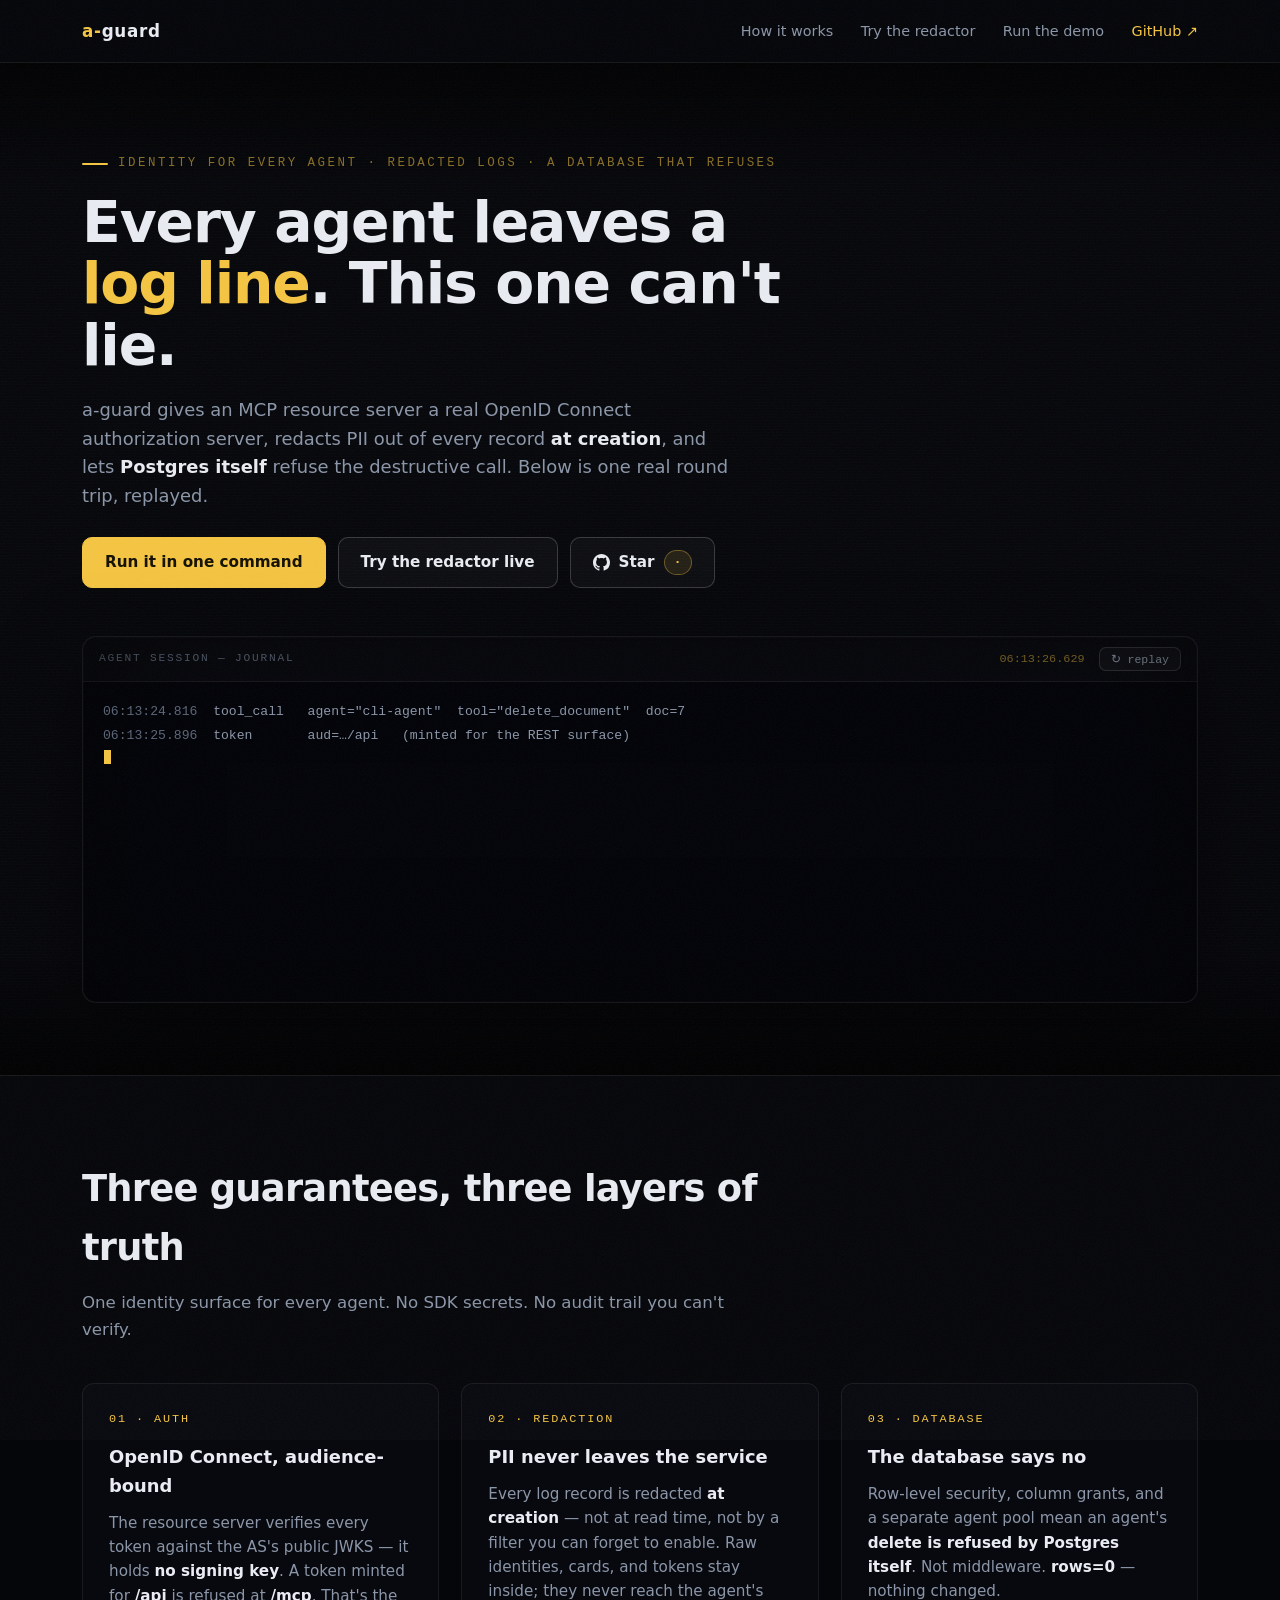
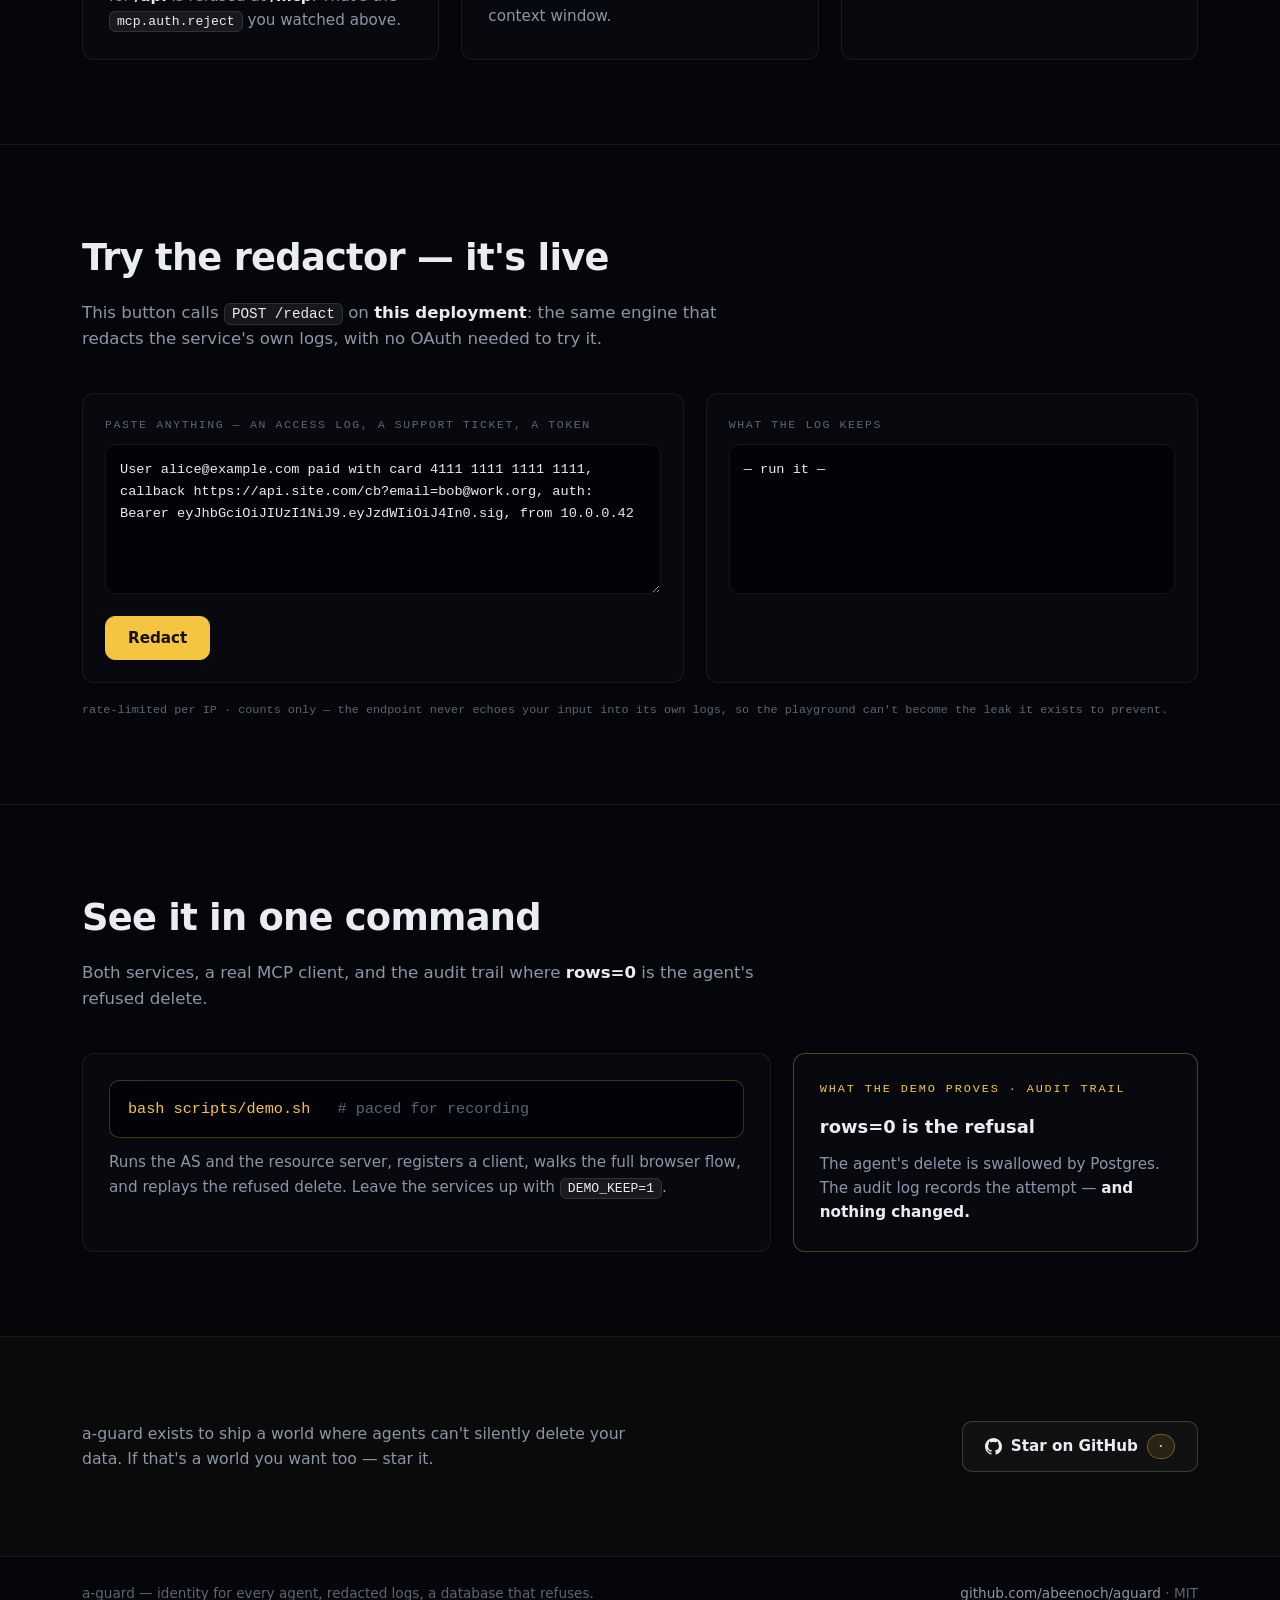
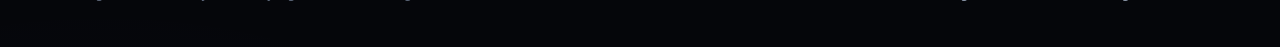
==== commit d4583c73: "web: the demo-section audit card is a caption, not a numbered beat The gold card beside the one-comm" ====
--- a/web/index.html
+++ b/web/index.html
@@ -249,7 +249,7 @@
             <p>Runs the AS and the resource server, registers a client, walks the full browser flow, and replays the refused delete. Leave the services up with <code>DEMO_KEEP=1</code>.</p>
           </div>
           <div class="feat" style="border-color:rgba(245,197,66,.3);">
-            <div class="num">04 · AUDIT</div>
+            <div class="num">WHAT THE DEMO PROVES · AUDIT TRAIL</div>
             <h3>rows=0 is the refusal</h3>
             <p>The agent's delete is swallowed by Postgres. The audit log records the attempt — <b>and nothing changed.</b></p>
           </div>
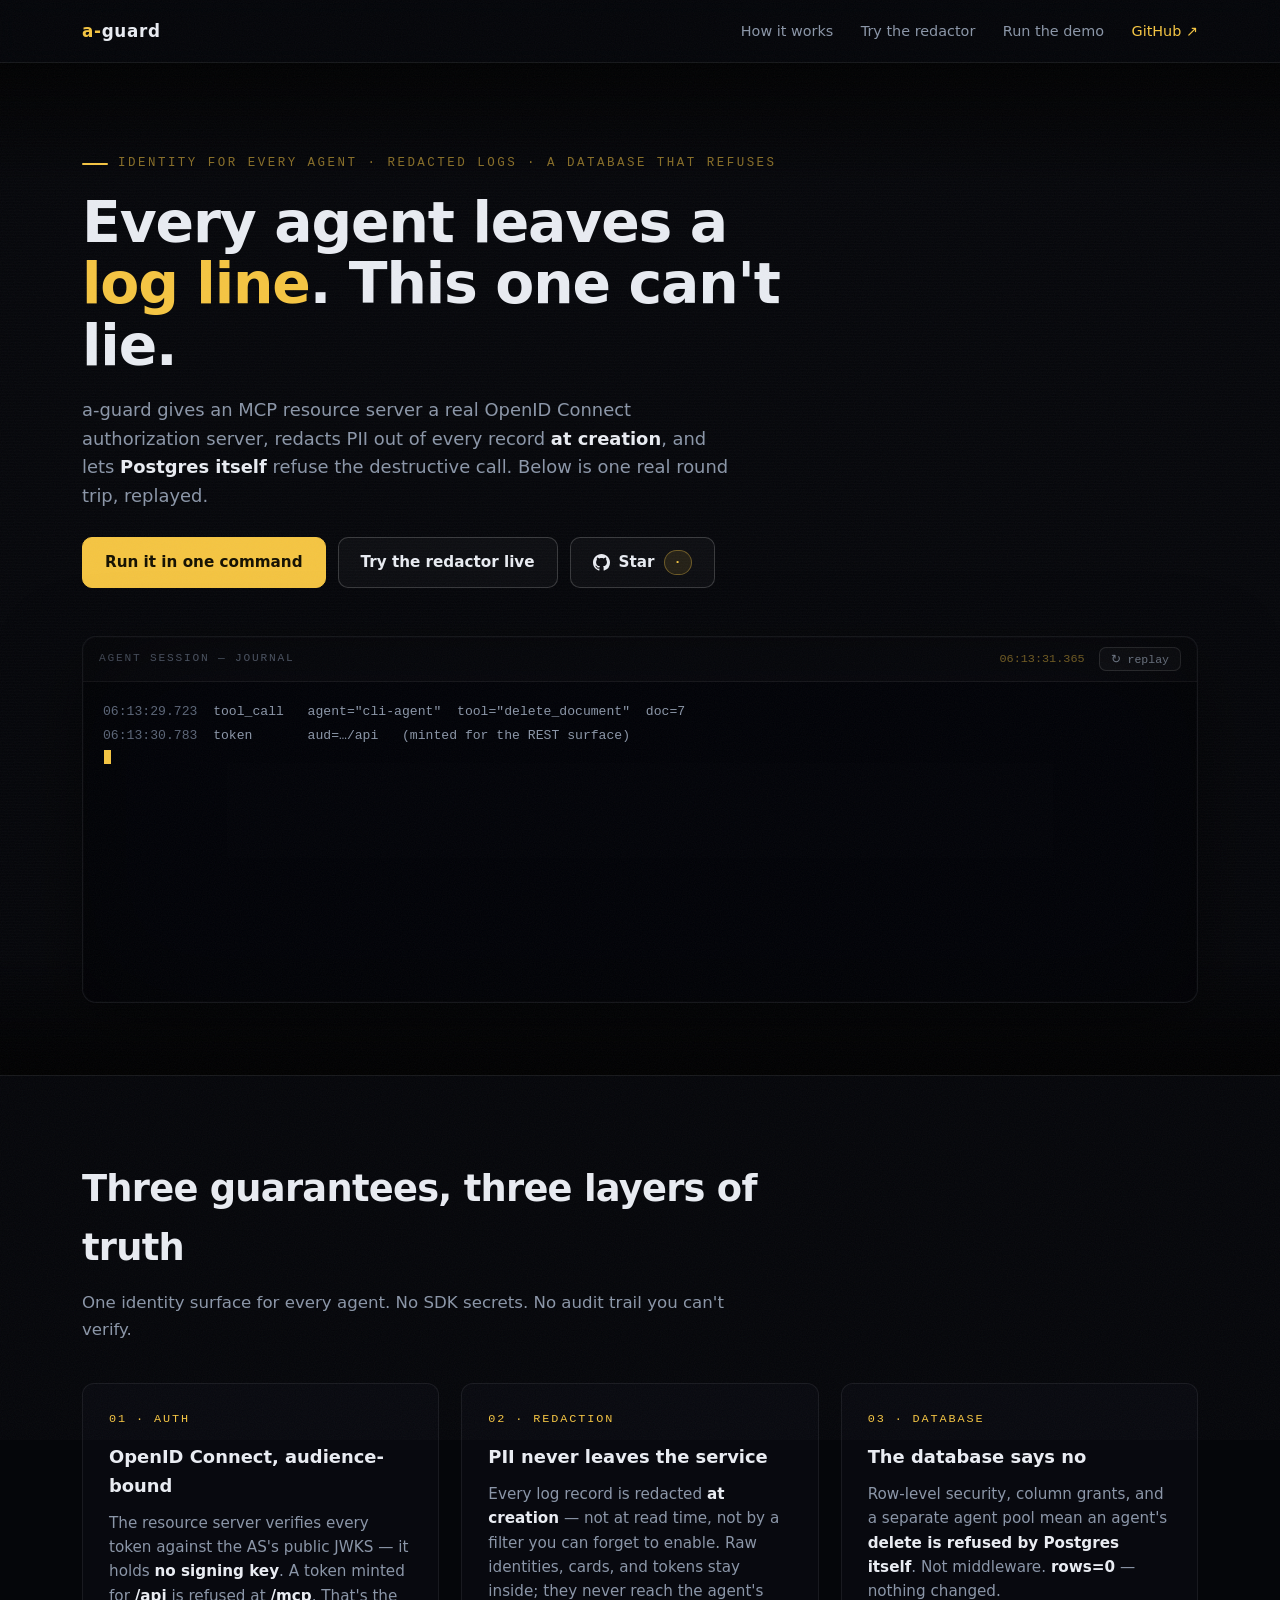
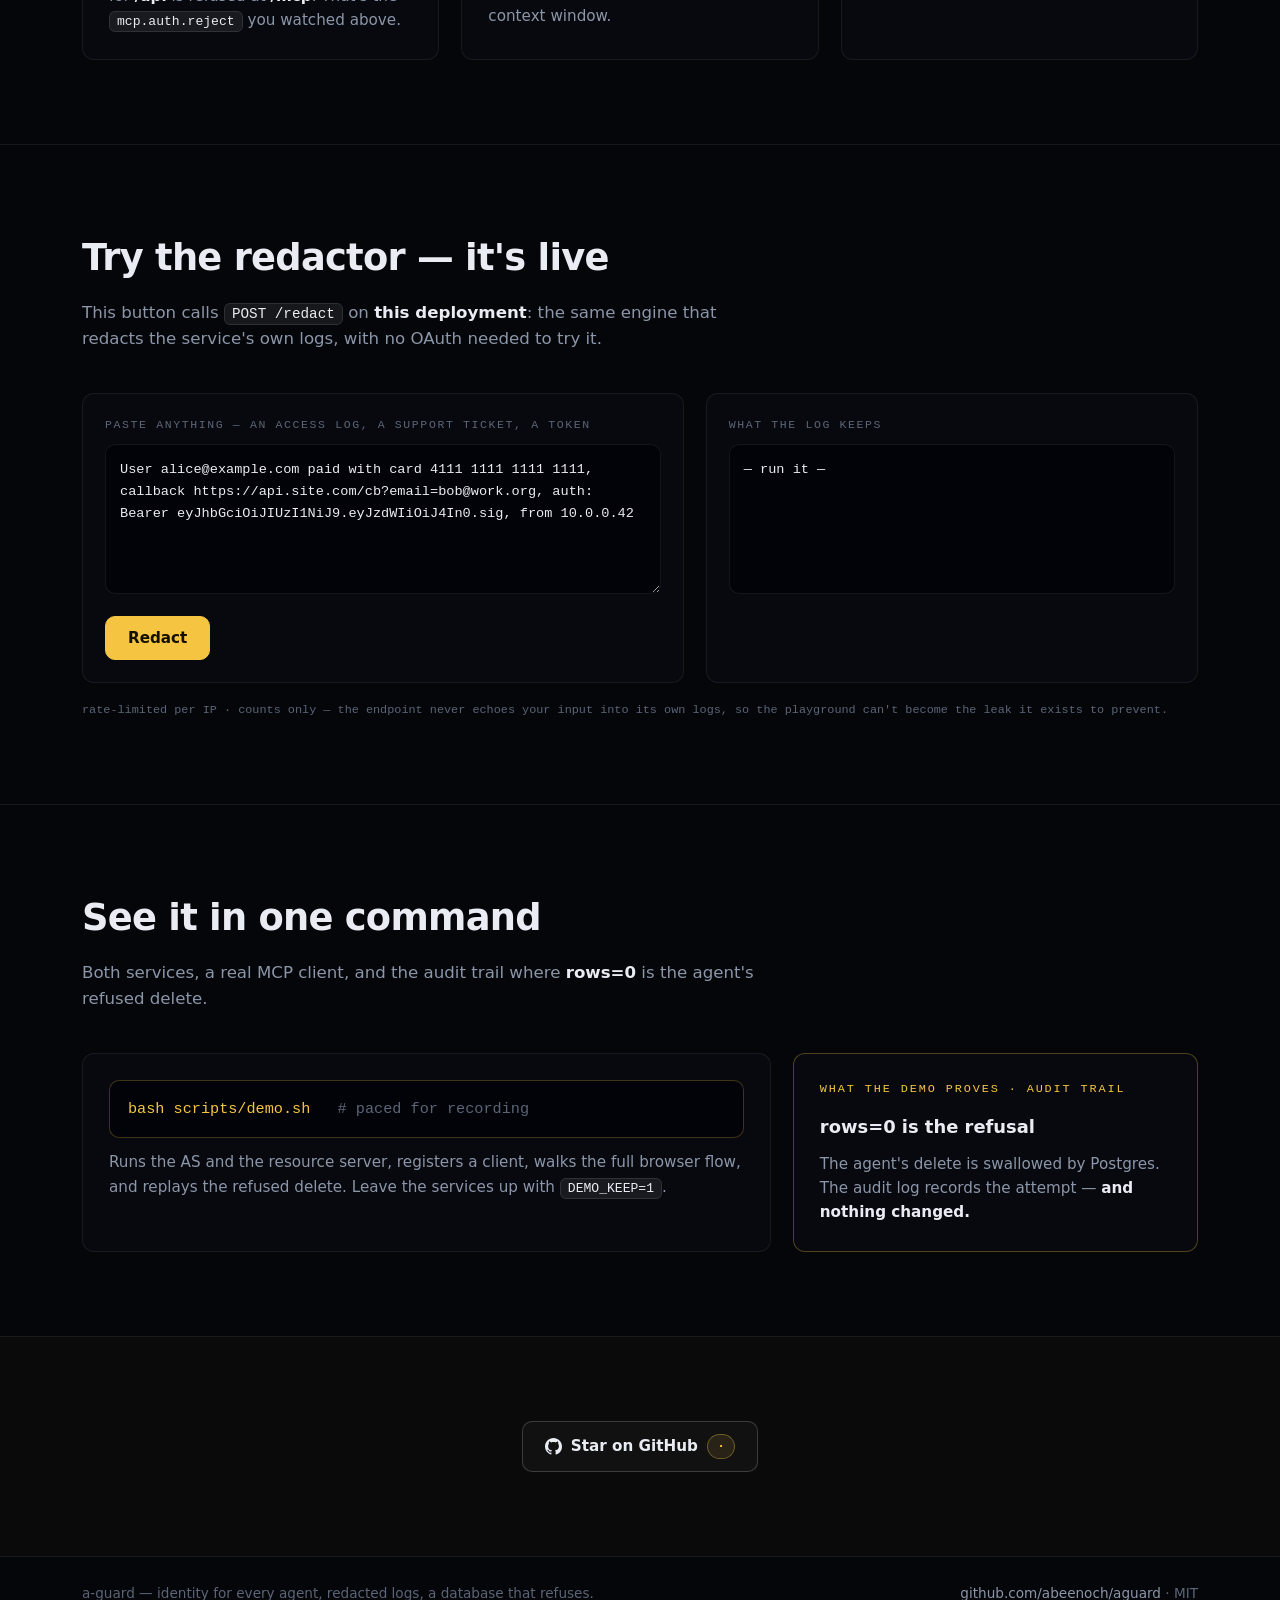
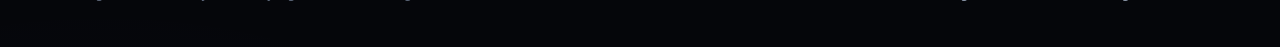
==== commit 4f5fd79f: "web: stars band is just the centered button The band carried a pitch sentence before the Star on Git" ====
--- a/web/index.html
+++ b/web/index.html
@@ -127,8 +127,7 @@
 
     /* ---- star band + footer ---- */
     .stars-band{border-top:1px solid var(--line);padding:54px 0;background:rgba(245,197,66,.02)}
-    .stars-band .wrap{display:flex;flex-wrap:wrap;gap:22px;align-items:center;justify-content:space-between}
-    .stars-band p{color:var(--muted);max-width:560px;margin:0;font-size:.98rem}
+    .stars-band .wrap{display:flex;align-items:center;justify-content:center}
     .site-footer{border-top:1px solid var(--line);padding:26px 0 42px;color:var(--faint);font-size:.85rem}
     .site-footer .wrap{display:flex;justify-content:space-between;gap:16px;flex-wrap:wrap}
     .site-footer a{color:var(--muted);text-decoration:none}
@@ -260,7 +259,6 @@
   </main>
     <section class="stars-band">
       <div class="wrap">
-        <p>a-guard exists to ship a world where agents can't silently delete your data. If that's a world you want too — star it.</p>
         <a class="btn ghost" href="https://github.com/abeenoch/aguard" target="_blank" rel="noopener" aria-label="Star a-guard on GitHub">
           <svg viewBox="0 0 16 16" aria-hidden="true"><path d="M8 0C3.58 0 0 3.58 0 8c0 3.54 2.29 6.53 5.47 7.59.4.07.55-.17.55-.38 0-.19-.01-.82-.01-1.49-2.01.37-2.53-.49-2.69-.94-.09-.23-.48-.94-.82-1.13-.28-.15-.68-.52-.01-.53.63-.01 1.08.58 1.23.82.72 1.21 1.87.87 2.33.66.07-.52.28-.87.51-1.07-1.78-.2-3.64-.89-3.64-3.95 0-.87.31-1.59.82-2.15-.08-.2-.36-1.02.08-2.12 0 0 .67-.21 2.2.82.64-.18 1.32-.27 2-.27s1.36.09 2 .27c1.53-1.04 2.2-.82 2.2-.82.44 1.1.16 1.92.08 2.12.51.56.82 1.27.82 2.15 0 3.07-1.87 3.75-3.65 3.95.29.25.54.73.54 1.48 0 1.07-.01 1.93-.01 2.2 0 .21.15.46.55.38A8.01 8.01 0 0 0 16 8c0-4.42-3.58-8-8-8z"/></svg>
           Star on GitHub <span class="count" id="star-count-band">—</span>
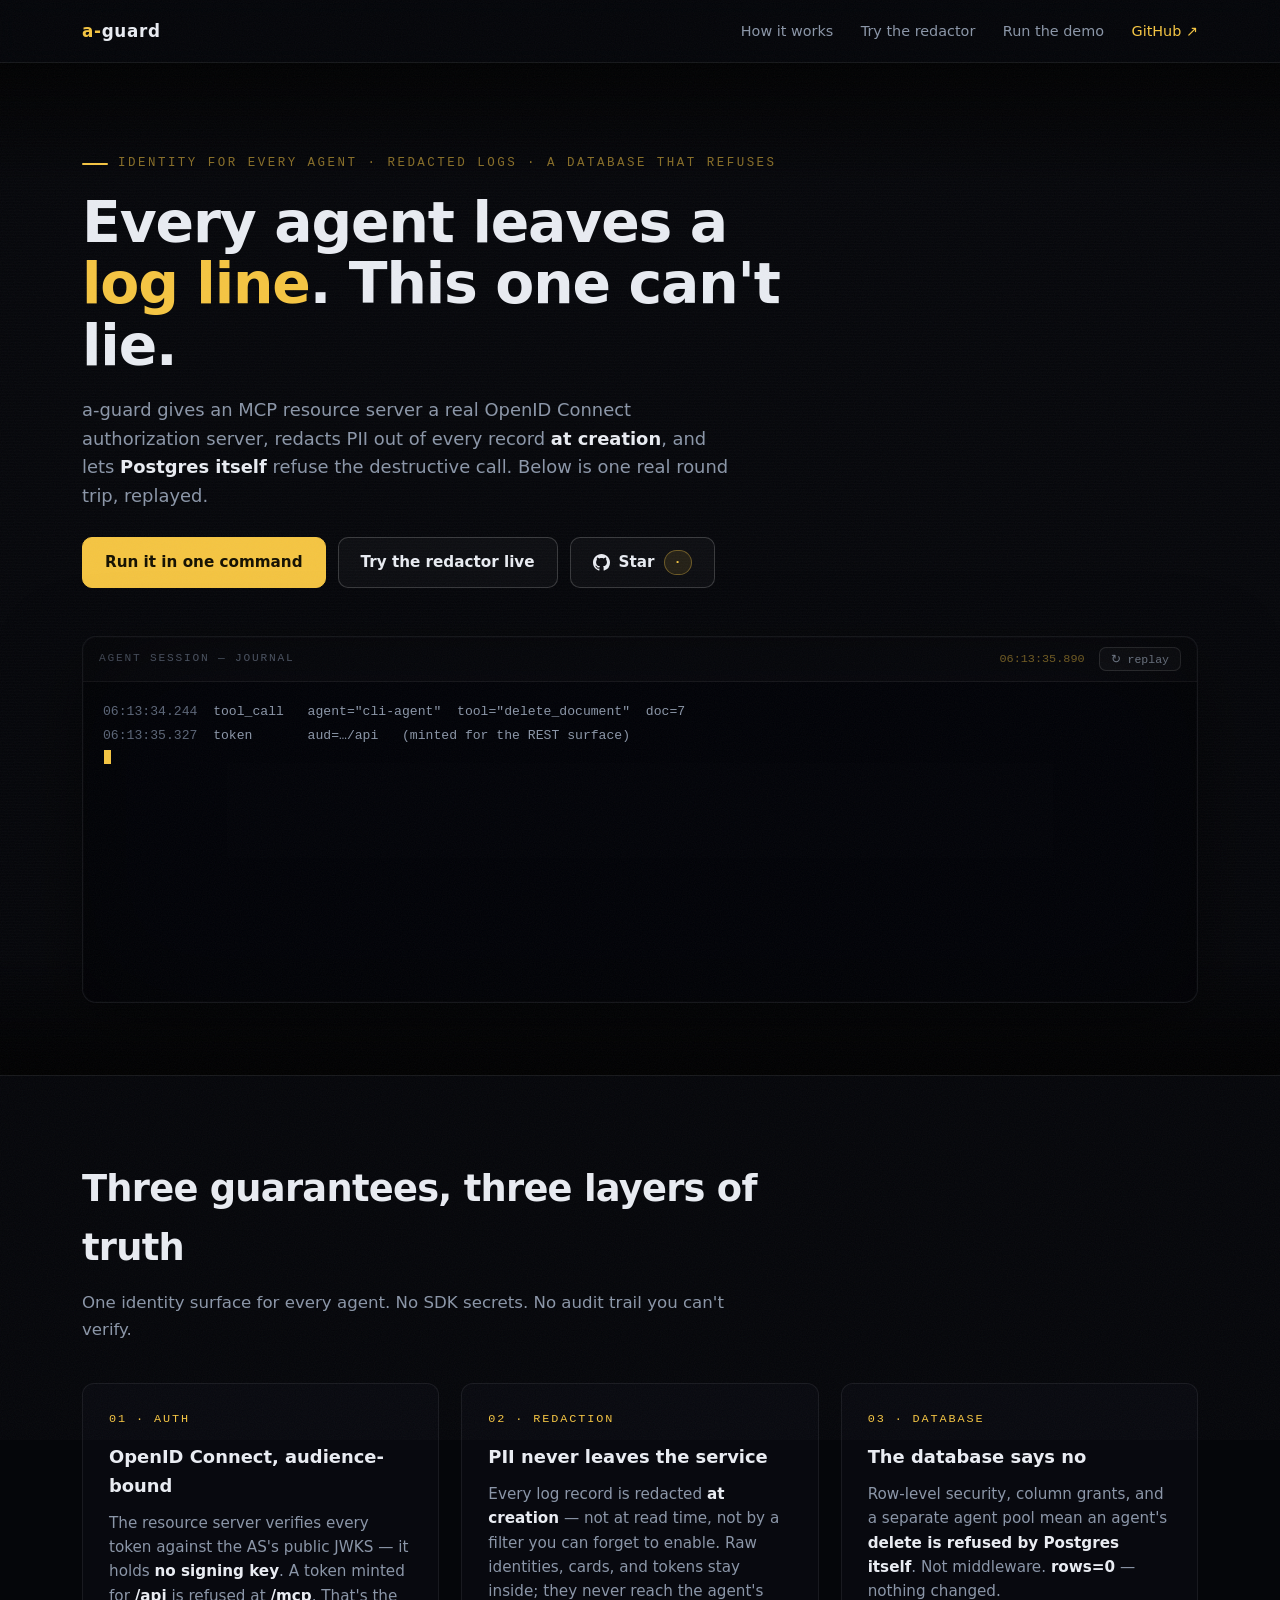
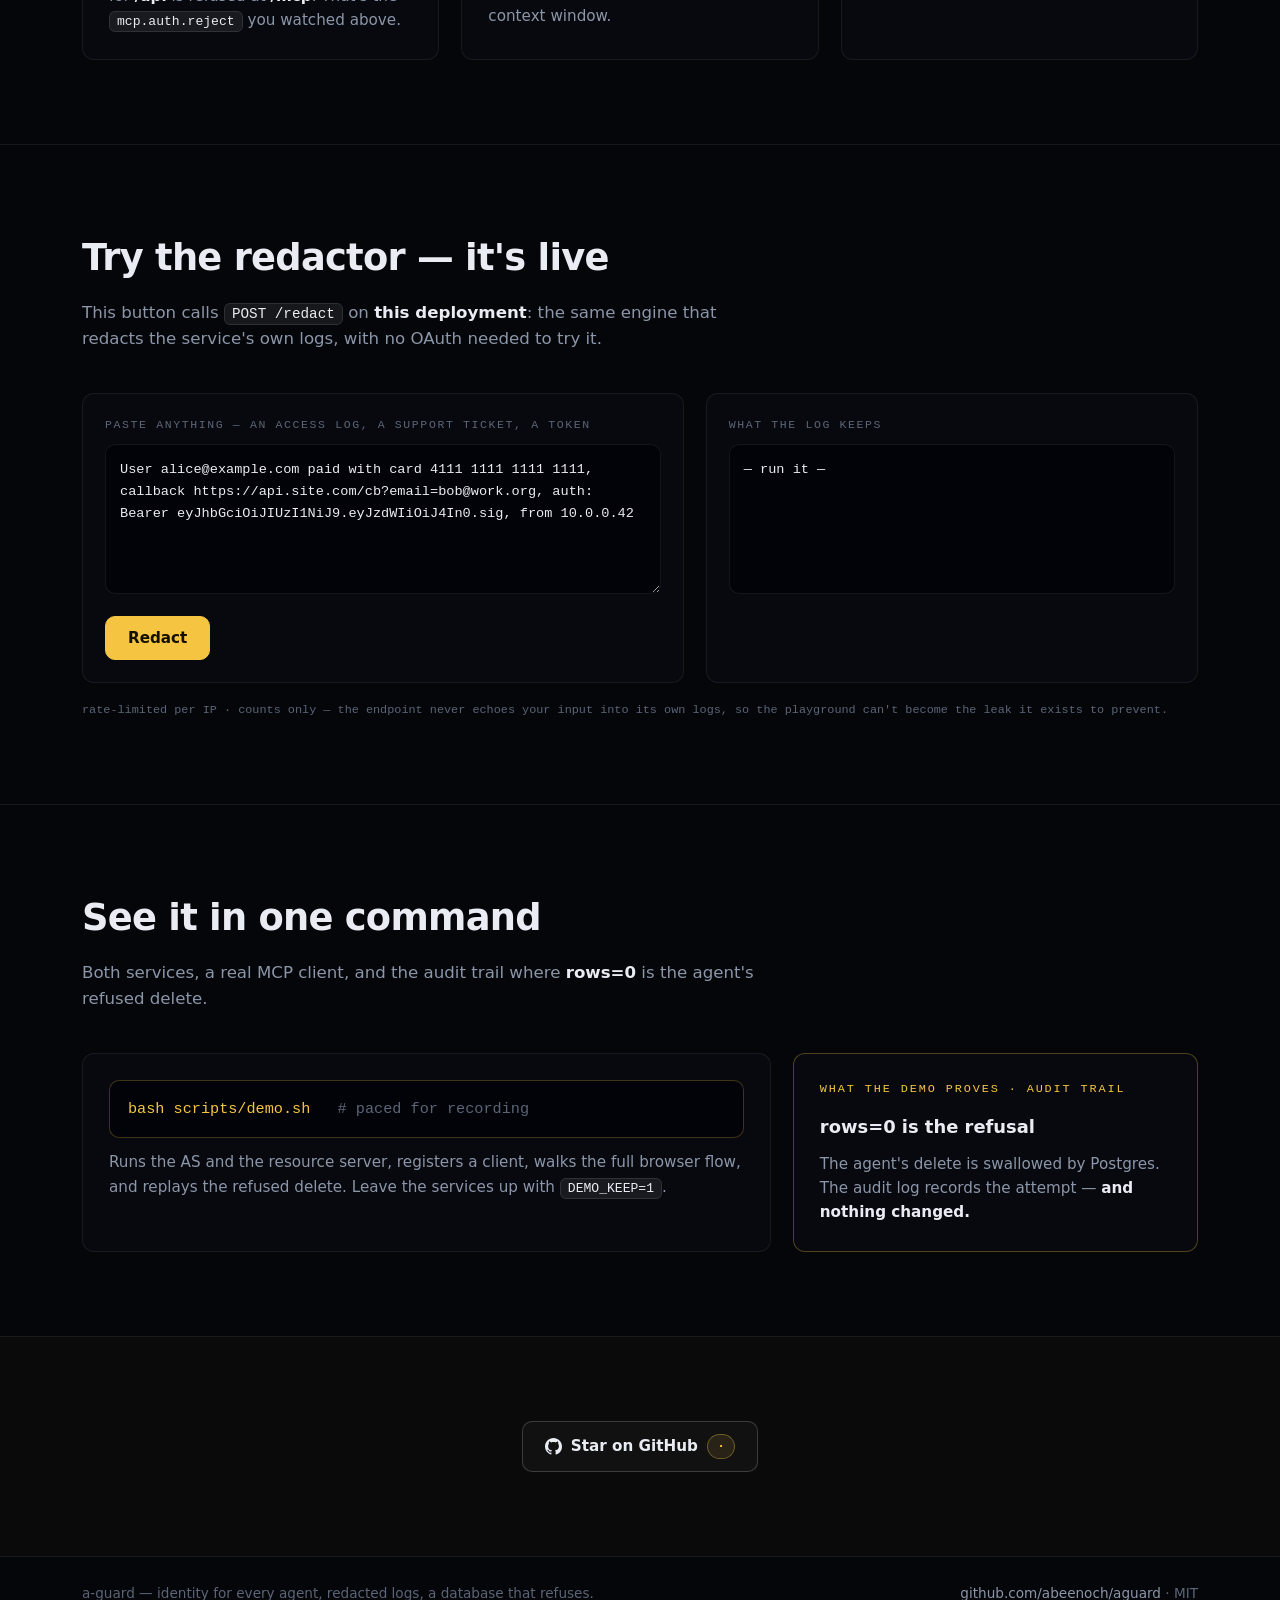
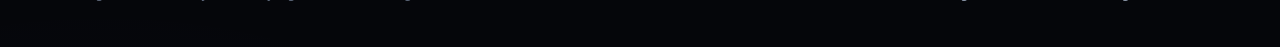
==== commit 2099e017: "web+auth: mobile-friendly breakpoints for every page Both page families already had the viewport met" ====
--- a/web/index.html
+++ b/web/index.html
@@ -20,7 +20,7 @@
     }
     *{box-sizing:border-box}
     html,body{margin:0;padding:0}
-    html{scroll-behavior:smooth}
+    html{scroll-behavior:smooth;scroll-padding-top:72px}
     body{
       background:
         radial-gradient(1100px 600px at 80% -12%, rgba(245,197,66,.05), transparent 60%),
@@ -106,7 +106,7 @@
     .feat h3{font-size:1.12rem;margin:0 0 10px}
     .feat p{color:var(--muted);font-size:.95rem;margin:0}
     .feat p b{color:var(--ink)}
-    code{font-family:var(--mono);background:rgba(255,255,255,.07);border:1px solid rgba(255,255,255,.1);padding:2px 7px;border-radius:6px;font-size:.86em;color:var(--ink)}
+    code{font-family:var(--mono);background:rgba(255,255,255,.07);border:1px solid rgba(255,255,255,.1);padding:2px 7px;border-radius:6px;font-size:.86em;color:var(--ink);overflow-wrap:anywhere}
     .cmd{display:block;font-family:var(--mono);font-size:.95rem;color:var(--gold);background:var(--screen);border:1px solid rgba(245,197,66,.25);border-radius:10px;padding:16px 18px;margin:0 0 12px;overflow-x:auto;white-space:pre}
     .cmd .cmt{color:var(--faint)}
 
@@ -137,6 +137,25 @@
       .wrap{padding:0 20px}
       .grid,#demo .grid,.playgrid{grid-template-columns:1fr}
       .journal{min-height:280px;font-size:.74rem;padding:14px}
+      section:not(.hero){padding:64px 0}
+      .hero{padding:64px 0 52px}
+    }
+    @media (max-width:640px){
+      /* >=16px stops iOS Safari zoom-on-focus */
+      .panel textarea{font-size:16px}
+    }
+    @media (max-width:480px){
+      .wrap{padding:0 16px}
+      .site-header .wrap{height:56px}
+      .hero{padding:48px 0 40px}
+      section:not(.hero){padding:52px 0}
+      .journal{min-height:240px;max-height:300px;font-size:.7rem;line-height:1.75;padding:12px 14px}
+      .frame-bar{padding:8px 12px;gap:10px}
+      .feat,.panel{padding:18px}
+      .cmd{font-size:.85rem;padding:13px 14px}
+      .lede{font-size:1.03rem}
+      .play-actions{flex-wrap:wrap}
+      .section-head{margin-bottom:30px}
     }
     @media (prefers-reduced-motion: reduce){
       body::after{animation:none}
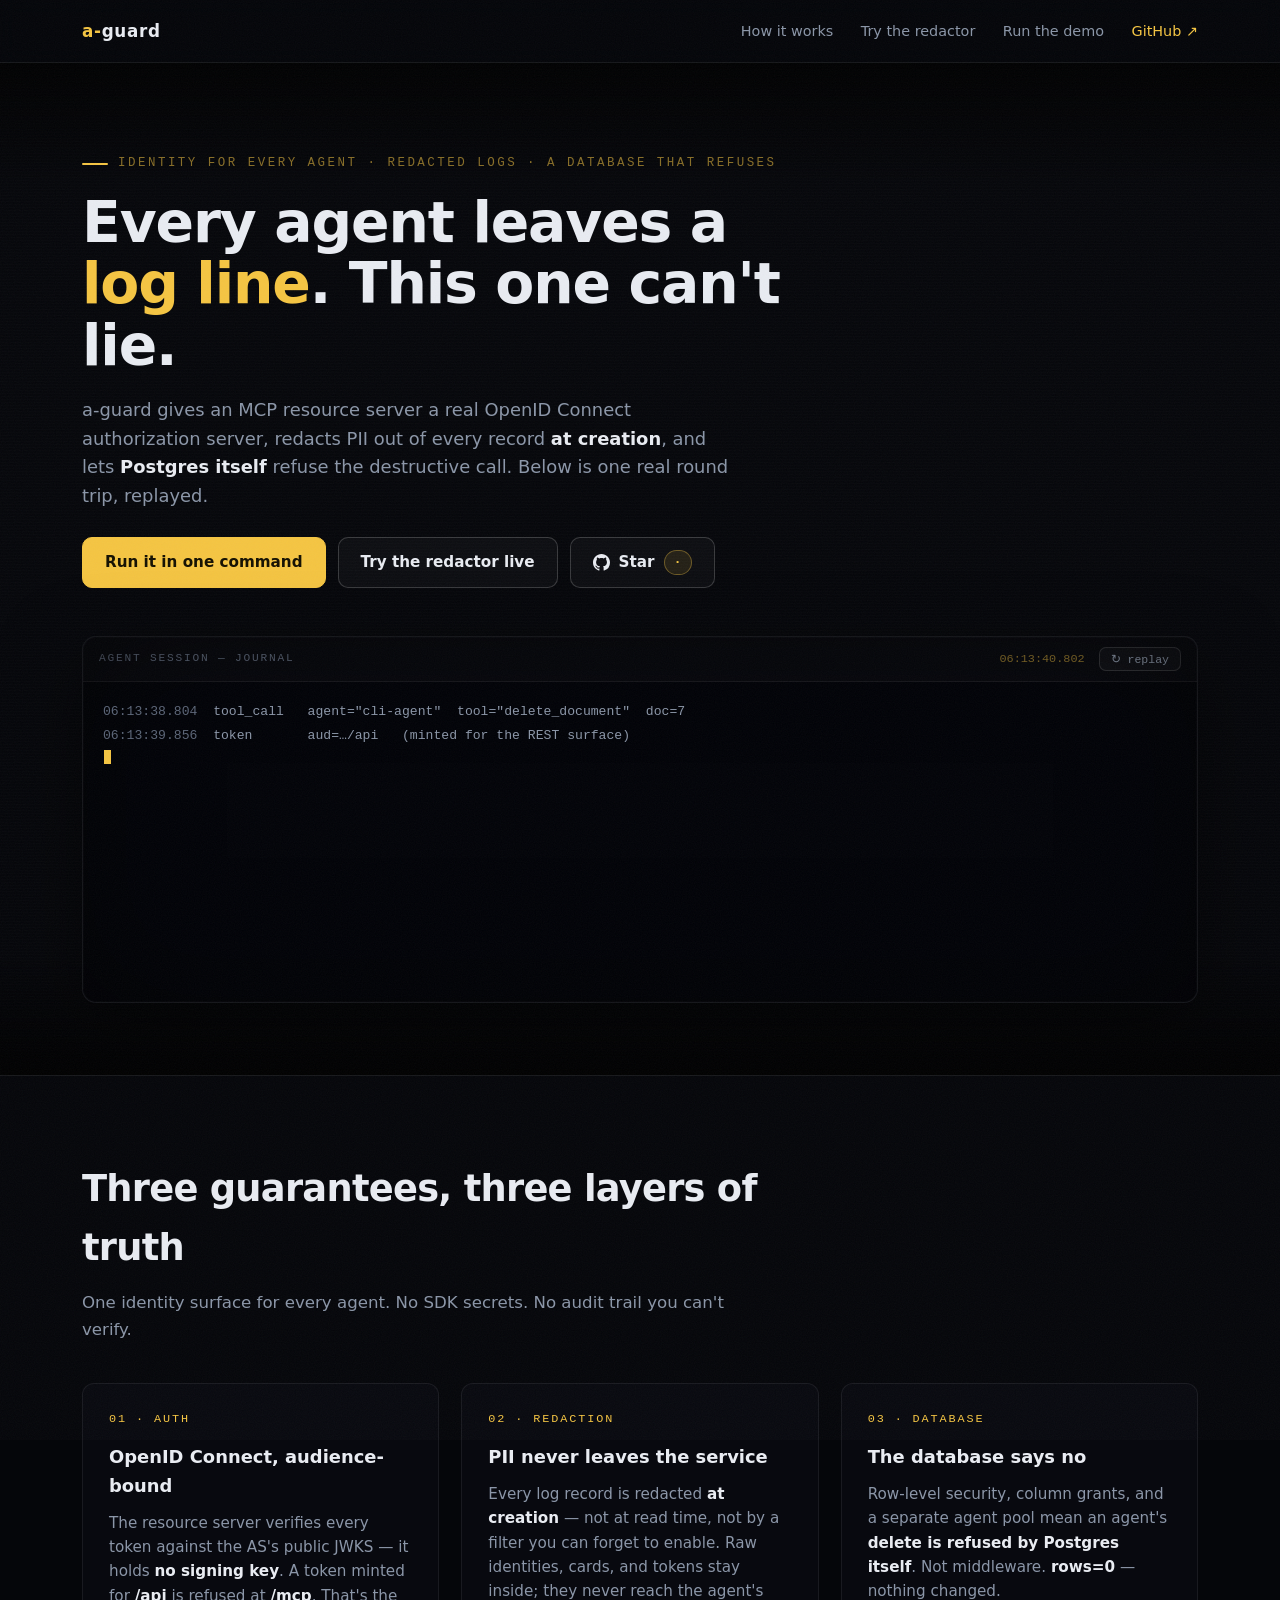
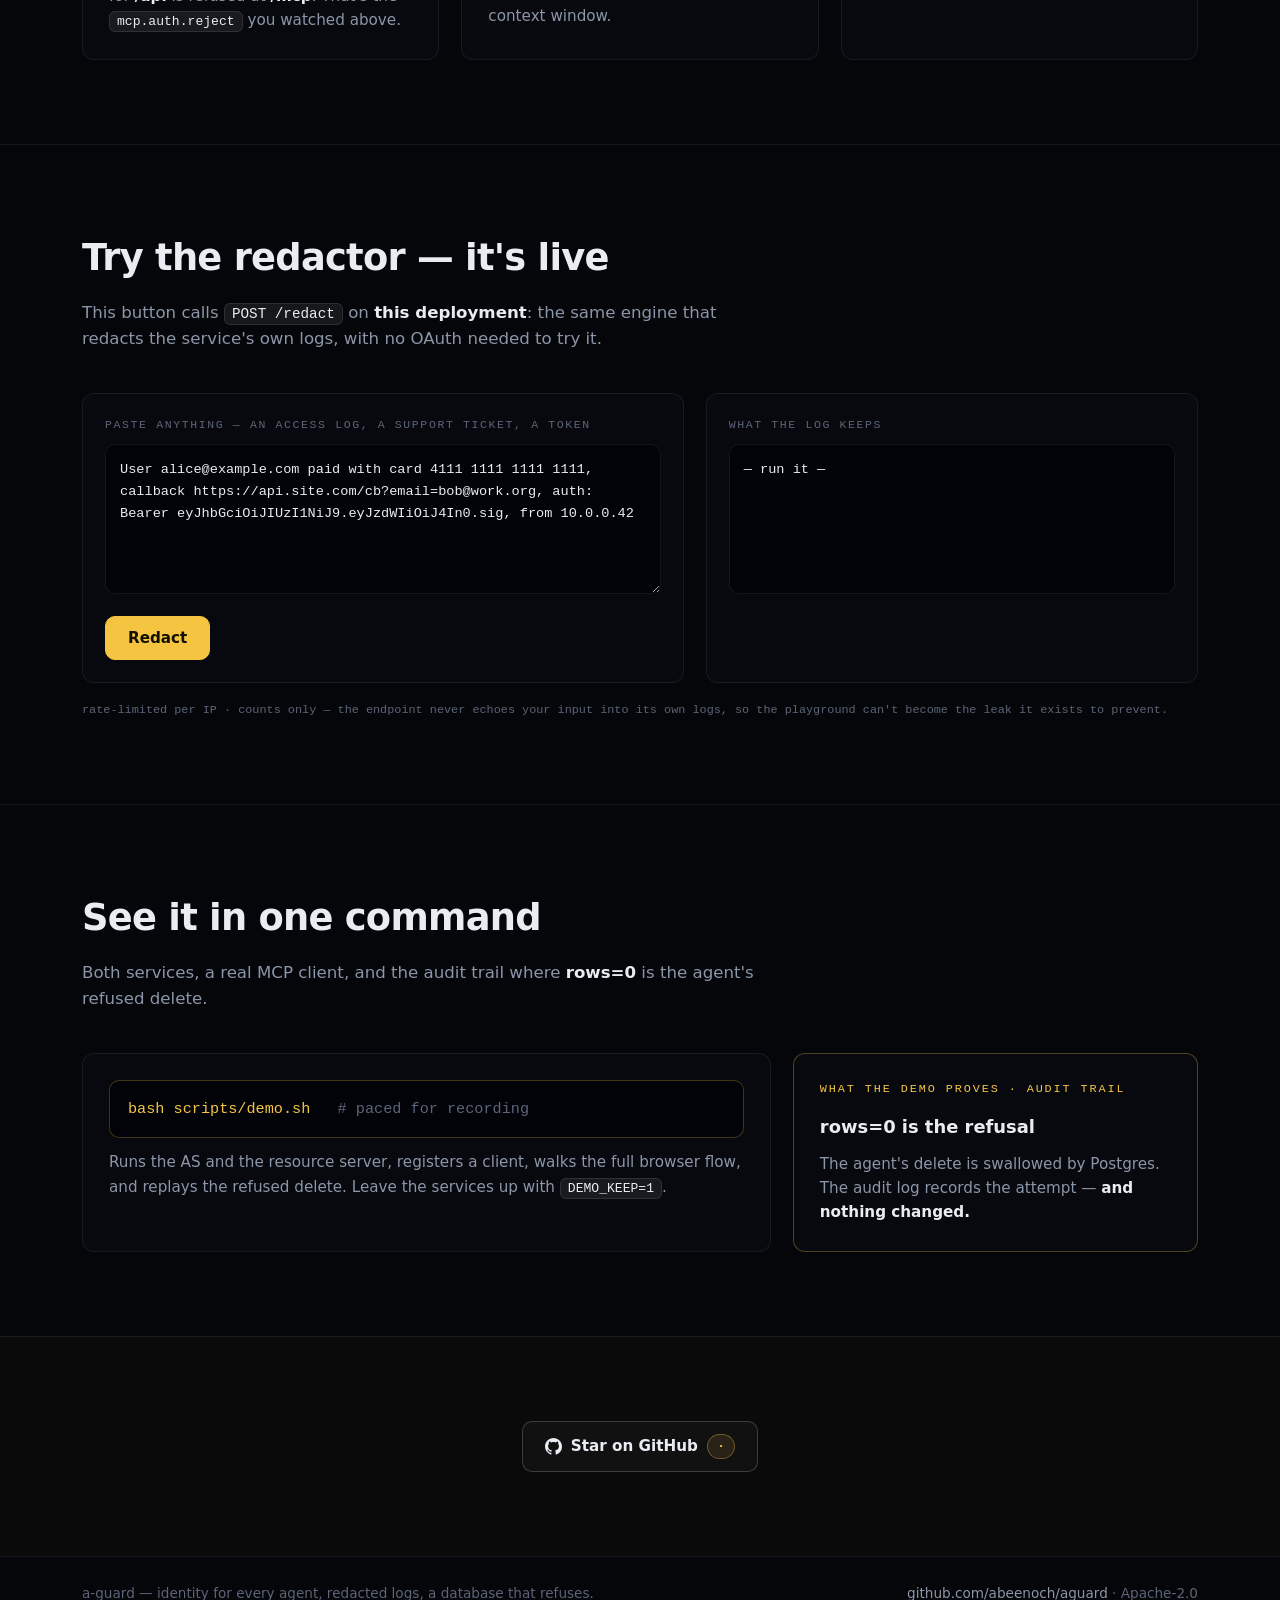
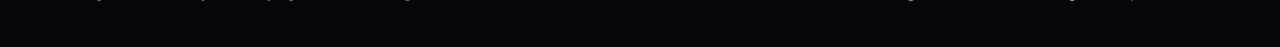
==== commit b0d6393a: "web: footer license corrected to Apache-2.0 The rebuilt footer said MIT while the repo is Apache-2.0" ====
--- a/web/index.html
+++ b/web/index.html
@@ -288,7 +288,7 @@
   <footer class="site-footer">
     <div class="wrap">
       <span>a-guard — identity for every agent, redacted logs, a database that refuses.</span>
-      <span><a href="https://github.com/abeenoch/aguard">github.com/abeenoch/aguard</a> · MIT</span>
+      <span><a href="https://github.com/abeenoch/aguard">github.com/abeenoch/aguard</a> · Apache-2.0</span>
     </div>
   </footer>
 
